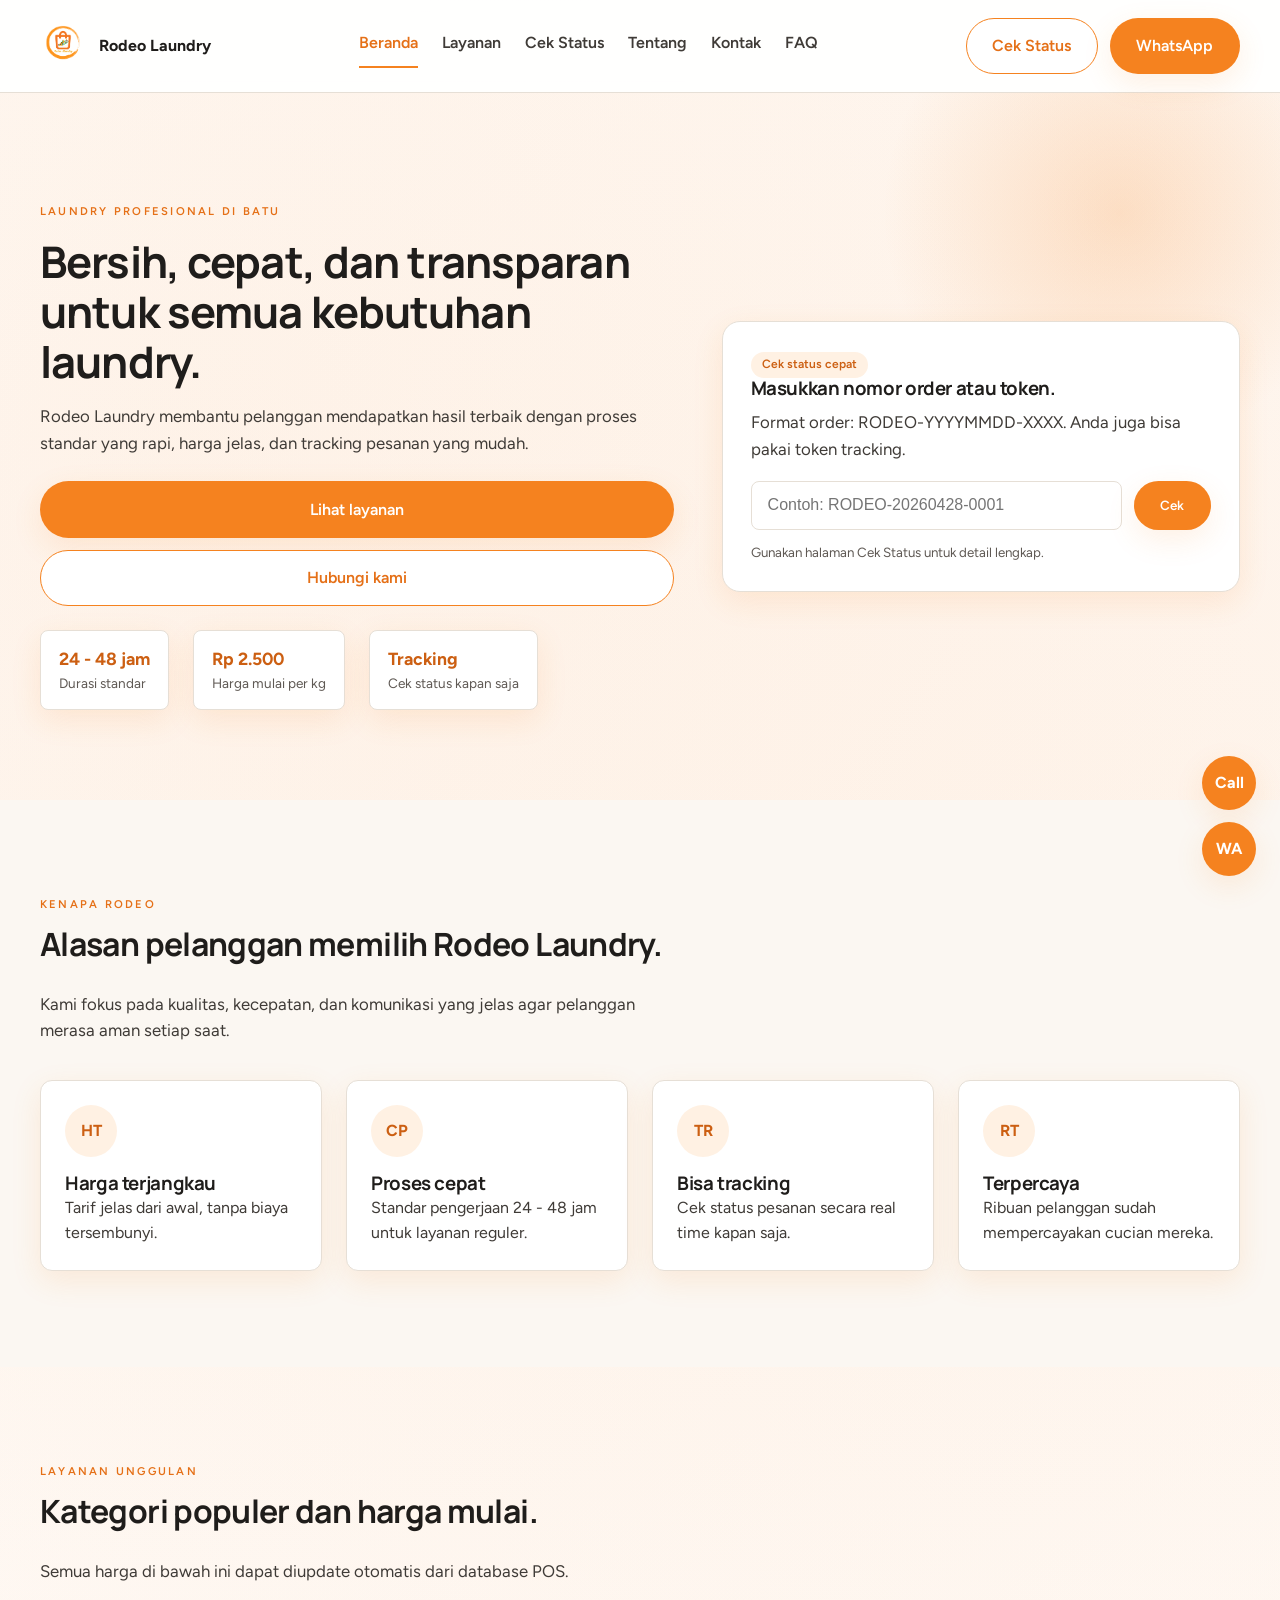
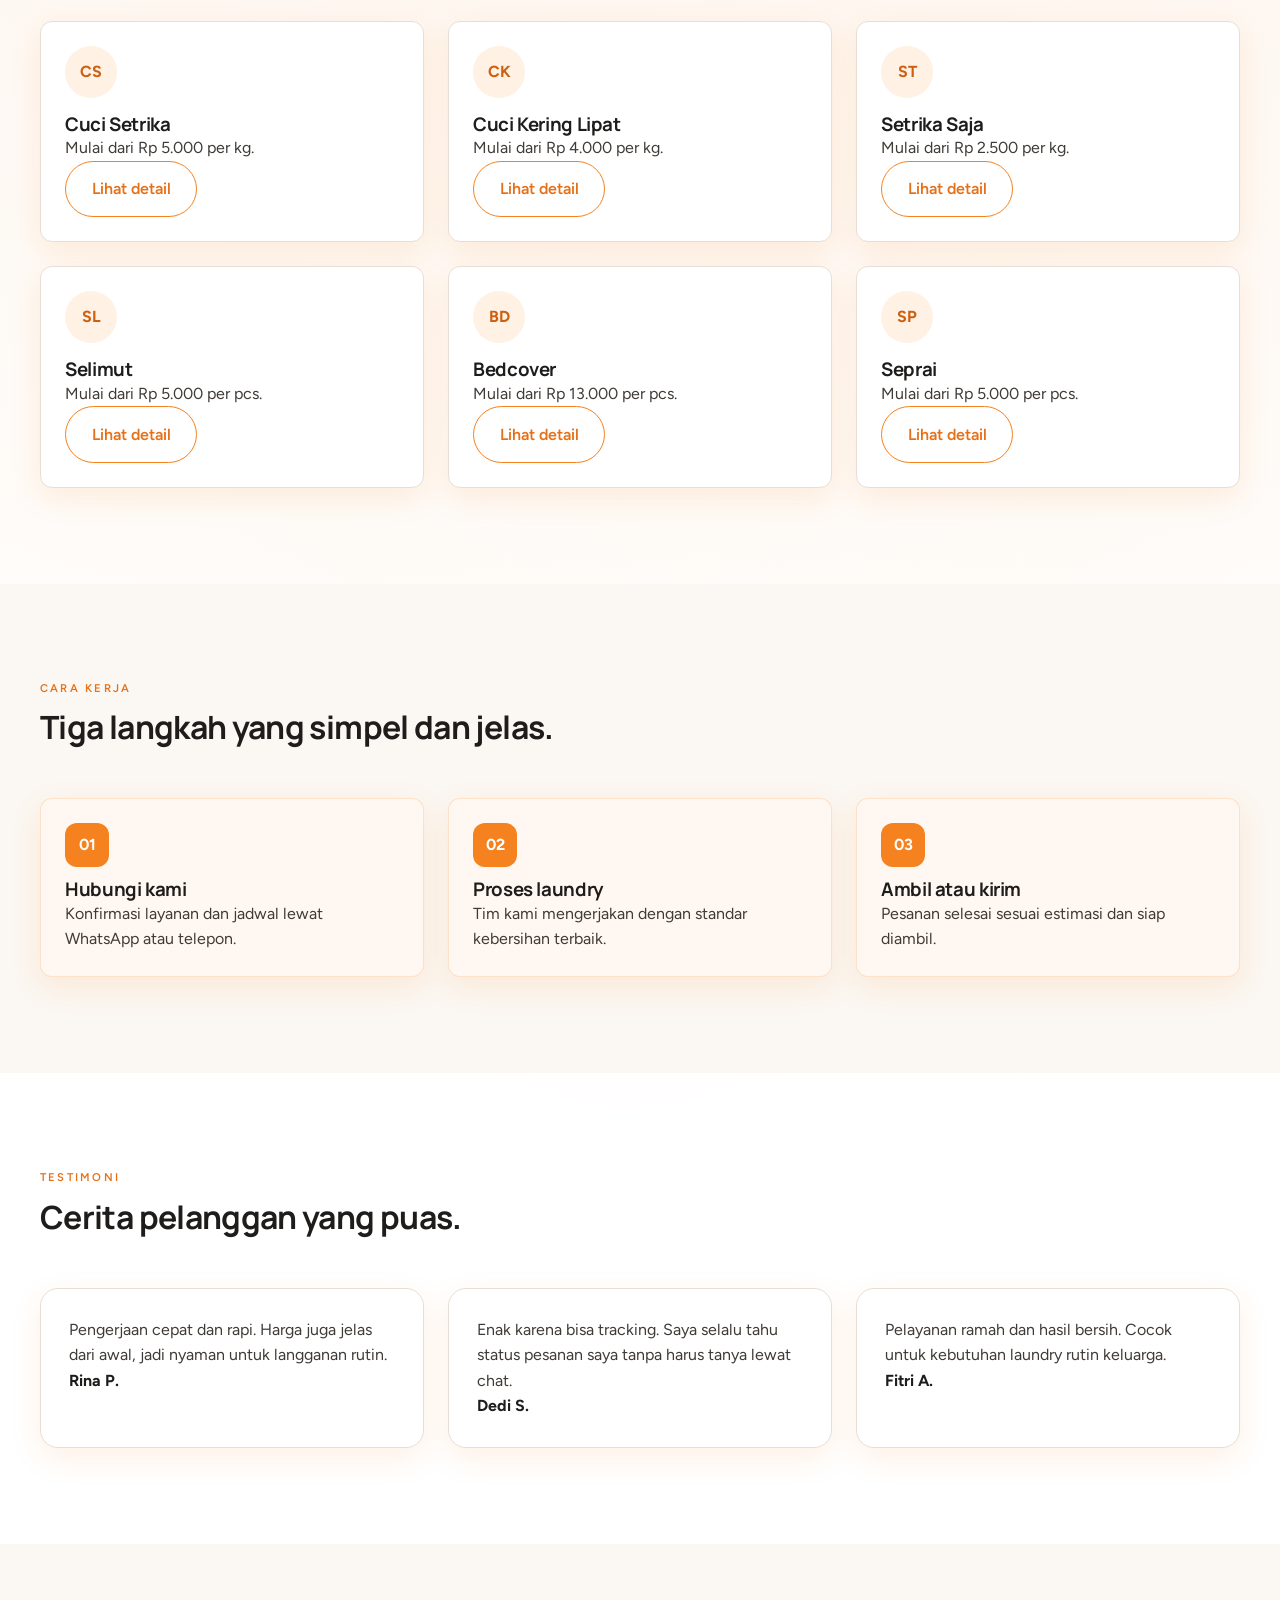
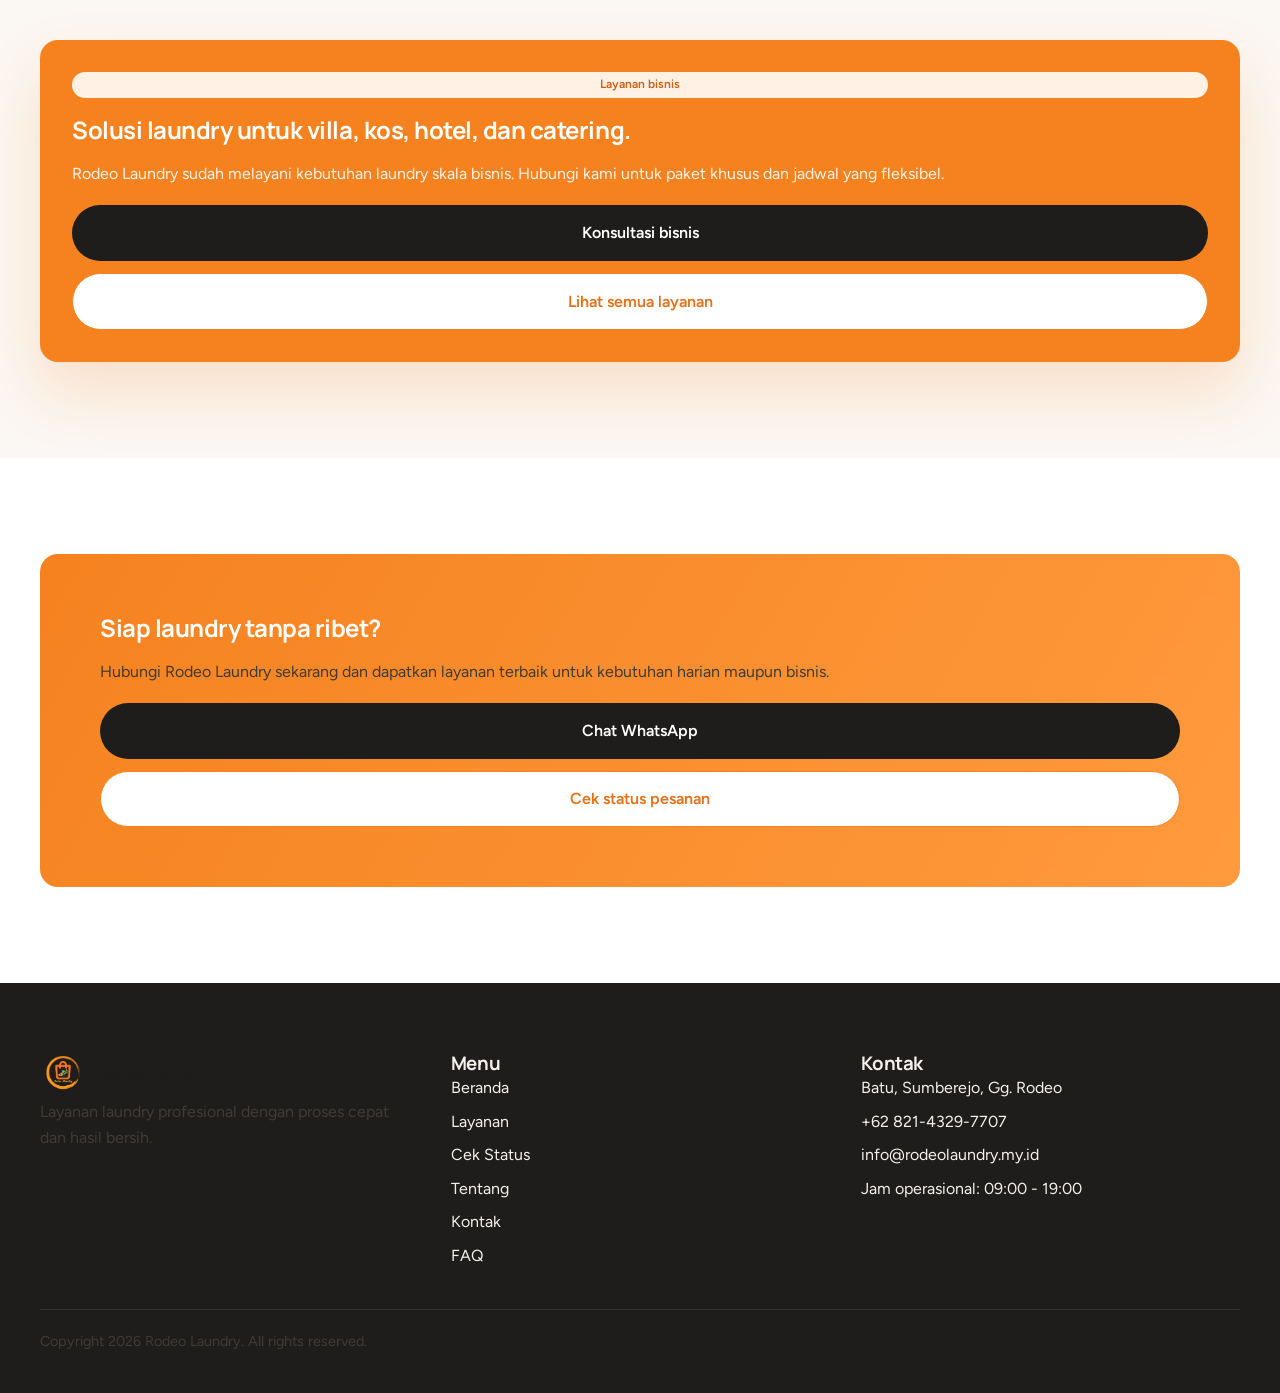
==== index.html @ d4d8c753 "feat: migrate HTML to Laravel Blade templates in resources/views - Move frontend pages to resources/" ====
<!DOCTYPE html>
<html lang="id">
  <head>
    <meta charset="utf-8" />
    <meta name="viewport" content="width=device-width, initial-scale=1" />
    <title>Rodeo Laundry - Bersih, Cepat, Terpercaya</title>
    <meta
      name="description"
      content="Rodeo Laundry menghadirkan layanan laundry profesional dengan proses cepat, harga transparan, dan tracking pesanan yang mudah."
    />
    <meta property="og:title" content="Rodeo Laundry" />
    <meta
      property="og:description"
      content="Laundry profesional dengan layanan cepat, transparan, dan bisa tracking status pesanan."
    />
    <meta property="og:type" content="website" />
    <meta property="og:locale" content="id_ID" />
    <link rel="stylesheet" href="asset/css/style.css" />
  </head>
  <body>
    <a class="skip-link" href="#main-content">Lewati ke konten</a>

    <header class="site-header">
      <div class="container header-inner">
        <a class="logo" href="index.html">
          <img src="asset/Rodeo%20Laundry%20logo.png" alt="Rodeo Laundry logo" />
          <span>Rodeo Laundry</span>
        </a>

        <nav class="site-nav" id="site-menu" data-menu-panel>
          <a class="is-active" href="index.html">Beranda</a>
          <a href="services.html">Layanan</a>
          <a href="tracking.html">Cek Status</a>
          <a href="about.html">Tentang</a>
          <a href="contact.html">Kontak</a>
          <a href="faq.html">FAQ</a>
          <div class="nav-mobile-cta">
            <a class="btn btn-primary" href="https://wa.me/6282143297707">WhatsApp</a>
            <a class="btn btn-ghost" href="tracking.html">Cek Status</a>
          </div>
        </nav>

        <div class="header-cta">
          <a class="btn btn-ghost" href="tracking.html">Cek Status</a>
          <a class="btn btn-primary" href="https://wa.me/6282143297707">WhatsApp</a>
        </div>

        <button
          class="menu-toggle"
          type="button"
          data-menu-toggle
          aria-controls="site-menu"
          aria-expanded="false"
        >
          Menu
        </button>
      </div>
    </header>

    <main id="main-content">
      <section class="hero">
        <div class="container hero-grid">
          <div data-reveal style="--reveal-delay: 0ms;">
            <div class="eyebrow">Laundry profesional di Batu</div>
            <h1>Bersih, cepat, dan transparan untuk semua kebutuhan laundry.</h1>
            <p>
              Rodeo Laundry membantu pelanggan mendapatkan hasil terbaik dengan
              proses standar yang rapi, harga jelas, dan tracking pesanan yang
              mudah.
            </p>
            <div class="hero-actions">
              <a class="btn btn-primary" href="services.html">Lihat layanan</a>
              <a class="btn btn-ghost" href="contact.html">Hubungi kami</a>
            </div>
            <div class="hero-stats">
              <div class="stat">
                <div class="stat-value">24 - 48 jam</div>
                <div class="stat-label">Durasi standar</div>
              </div>
              <div class="stat">
                <div class="stat-value">Rp 2.500</div>
                <div class="stat-label">Harga mulai per kg</div>
              </div>
              <div class="stat">
                <div class="stat-value">Tracking</div>
                <div class="stat-label">Cek status kapan saja</div>
              </div>
            </div>
          </div>

          <div class="hero-card" data-reveal style="--reveal-delay: 120ms;">
            <span class="badge">Cek status cepat</span>
            <h3>Masukkan nomor order atau token.</h3>
            <p>
              Format order: RODEO-YYYYMMDD-XXXX. Anda juga bisa pakai token
              tracking.
            </p>
            <form class="hero-form" action="tracking.html" method="get">
              <div class="field">
                <input
                  type="text"
                  name="query"
                  placeholder="Contoh: RODEO-20260428-0001"
                />
                <button class="btn btn-primary" type="submit">Cek</button>
              </div>
              <small>Gunakan halaman Cek Status untuk detail lengkap.</small>
            </form>
          </div>
        </div>
      </section>

      <section class="section section-alt">
        <div class="container">
          <div class="section-header" data-reveal>
            <div class="eyebrow">Kenapa Rodeo</div>
            <h2 class="section-title">Alasan pelanggan memilih Rodeo Laundry.</h2>
            <p class="section-subtitle">
              Kami fokus pada kualitas, kecepatan, dan komunikasi yang jelas agar
              pelanggan merasa aman setiap saat.
            </p>
          </div>
          <div class="grid-4">
            <div class="card" data-reveal style="--reveal-delay: 0ms;">
              <div class="icon-badge">HT</div>
              <h3>Harga terjangkau</h3>
              <p>Tarif jelas dari awal, tanpa biaya tersembunyi.</p>
            </div>
            <div class="card" data-reveal style="--reveal-delay: 80ms;">
              <div class="icon-badge">CP</div>
              <h3>Proses cepat</h3>
              <p>Standar pengerjaan 24 - 48 jam untuk layanan reguler.</p>
            </div>
            <div class="card" data-reveal style="--reveal-delay: 160ms;">
              <div class="icon-badge">TR</div>
              <h3>Bisa tracking</h3>
              <p>Cek status pesanan secara real time kapan saja.</p>
            </div>
            <div class="card" data-reveal style="--reveal-delay: 240ms;">
              <div class="icon-badge">RT</div>
              <h3>Terpercaya</h3>
              <p>Ribuan pelanggan sudah mempercayakan cucian mereka.</p>
            </div>
          </div>
        </div>
      </section>

      <section class="section" id="services" data-api="/api/public/services">
        <div class="container">
          <div class="section-header" data-reveal>
            <div class="eyebrow">Layanan unggulan</div>
            <h2 class="section-title">Kategori populer dan harga mulai.</h2>
            <p class="section-subtitle">
              Semua harga di bawah ini dapat diupdate otomatis dari database POS.
            </p>
          </div>
          <div class="grid-3">
            <div class="card" data-reveal style="--reveal-delay: 0ms;">
              <div class="icon-badge">CS</div>
              <h3>Cuci Setrika</h3>
              <p>Mulai dari Rp 5.000 per kg.</p>
              <a class="btn btn-ghost" href="services.html">Lihat detail</a>
            </div>
            <div class="card" data-reveal style="--reveal-delay: 80ms;">
              <div class="icon-badge">CK</div>
              <h3>Cuci Kering Lipat</h3>
              <p>Mulai dari Rp 4.000 per kg.</p>
              <a class="btn btn-ghost" href="services.html">Lihat detail</a>
            </div>
            <div class="card" data-reveal style="--reveal-delay: 160ms;">
              <div class="icon-badge">ST</div>
              <h3>Setrika Saja</h3>
              <p>Mulai dari Rp 2.500 per kg.</p>
              <a class="btn btn-ghost" href="services.html">Lihat detail</a>
            </div>
            <div class="card" data-reveal style="--reveal-delay: 0ms;">
              <div class="icon-badge">SL</div>
              <h3>Selimut</h3>
              <p>Mulai dari Rp 5.000 per pcs.</p>
              <a class="btn btn-ghost" href="services.html">Lihat detail</a>
            </div>
            <div class="card" data-reveal style="--reveal-delay: 80ms;">
              <div class="icon-badge">BD</div>
              <h3>Bedcover</h3>
              <p>Mulai dari Rp 13.000 per pcs.</p>
              <a class="btn btn-ghost" href="services.html">Lihat detail</a>
            </div>
            <div class="card" data-reveal style="--reveal-delay: 160ms;">
              <div class="icon-badge">SP</div>
              <h3>Seprai</h3>
              <p>Mulai dari Rp 5.000 per pcs.</p>
              <a class="btn btn-ghost" href="services.html">Lihat detail</a>
            </div>
          </div>
        </div>
      </section>

      <section class="section section-alt">
        <div class="container">
          <div class="section-header" data-reveal>
            <div class="eyebrow">Cara kerja</div>
            <h2 class="section-title">Tiga langkah yang simpel dan jelas.</h2>
          </div>
          <div class="grid-3">
            <div class="card card-soft" data-reveal style="--reveal-delay: 0ms;">
              <div class="step-number">01</div>
              <h3>Hubungi kami</h3>
              <p>Konfirmasi layanan dan jadwal lewat WhatsApp atau telepon.</p>
            </div>
            <div class="card card-soft" data-reveal style="--reveal-delay: 80ms;">
              <div class="step-number">02</div>
              <h3>Proses laundry</h3>
              <p>Tim kami mengerjakan dengan standar kebersihan terbaik.</p>
            </div>
            <div class="card card-soft" data-reveal style="--reveal-delay: 160ms;">
              <div class="step-number">03</div>
              <h3>Ambil atau kirim</h3>
              <p>Pesanan selesai sesuai estimasi dan siap diambil.</p>
            </div>
          </div>
        </div>
      </section>

      <section class="section">
        <div class="container">
          <div class="section-header" data-reveal>
            <div class="eyebrow">Testimoni</div>
            <h2 class="section-title">Cerita pelanggan yang puas.</h2>
          </div>
          <div class="grid-3">
            <div class="testimonial-card" data-reveal style="--reveal-delay: 0ms;">
              <p>
                Pengerjaan cepat dan rapi. Harga juga jelas dari awal, jadi
                nyaman untuk langganan rutin.
              </p>
              <strong>Rina P.</strong>
            </div>
            <div class="testimonial-card" data-reveal style="--reveal-delay: 80ms;">
              <p>
                Enak karena bisa tracking. Saya selalu tahu status pesanan saya
                tanpa harus tanya lewat chat.
              </p>
              <strong>Dedi S.</strong>
            </div>
            <div class="testimonial-card" data-reveal style="--reveal-delay: 160ms;">
              <p>
                Pelayanan ramah dan hasil bersih. Cocok untuk kebutuhan laundry
                rutin keluarga.
              </p>
              <strong>Fitri A.</strong>
            </div>
          </div>
        </div>
      </section>

      <section class="section section-alt">
        <div class="container">
          <div class="callout" data-reveal>
            <span class="badge">Layanan bisnis</span>
            <h2>Solusi laundry untuk villa, kos, hotel, dan catering.</h2>
            <p>
              Rodeo Laundry sudah melayani kebutuhan laundry skala bisnis. Hubungi
              kami untuk paket khusus dan jadwal yang fleksibel.
            </p>
            <div class="cta-actions">
              <a class="btn btn-dark" href="contact.html">Konsultasi bisnis</a>
              <a class="btn btn-ghost" href="services.html">Lihat semua layanan</a>
            </div>
          </div>
        </div>
      </section>

      <section class="section">
        <div class="container">
          <div class="cta-banner" data-reveal>
            <h2>Siap laundry tanpa ribet?</h2>
            <p>
              Hubungi Rodeo Laundry sekarang dan dapatkan layanan terbaik untuk
              kebutuhan harian maupun bisnis.
            </p>
            <div class="cta-actions">
              <a class="btn btn-dark" href="https://wa.me/6282143297707">Chat WhatsApp</a>
              <a class="btn btn-ghost" href="tracking.html">Cek status pesanan</a>
            </div>
          </div>
        </div>
      </section>
    </main>

    <footer class="footer">
      <div class="container footer-grid">
        <div>
          <div class="logo">
            <img src="asset/Rodeo%20Laundry%20logo.png" alt="Rodeo Laundry logo" />
            <span>Rodeo Laundry</span>
          </div>
          <p>
            Layanan laundry profesional dengan proses cepat dan hasil bersih.
          </p>
        </div>
        <div>
          <h3>Menu</h3>
          <ul>
            <li><a href="index.html">Beranda</a></li>
            <li><a href="services.html">Layanan</a></li>
            <li><a href="tracking.html">Cek Status</a></li>
            <li><a href="about.html">Tentang</a></li>
            <li><a href="contact.html">Kontak</a></li>
            <li><a href="faq.html">FAQ</a></li>
          </ul>
        </div>
        <div>
          <h3>Kontak</h3>
          <ul>
            <li>Batu, Sumberejo, Gg. Rodeo</li>
            <li><a href="tel:+6282143297707">+62 821-4329-7707</a></li>
            <li><a href="mailto:info@rodeolaundry.my.id">info@rodeolaundry.my.id</a></li>
            <li>Jam operasional: 09:00 - 19:00</li>
          </ul>
        </div>
      </div>
      <div class="container footer-bottom">
        <p>Copyright 2026 Rodeo Laundry. All rights reserved.</p>
      </div>
    </footer>

    <div class="floating-buttons">
      <a class="fab" href="tel:+6282143297707" aria-label="Telepon Rodeo Laundry">Call</a>
      <a class="fab" href="https://wa.me/6282143297707" aria-label="WhatsApp Rodeo Laundry">WA</a>
    </div>

    <script src="asset/js/main.js"></script>
  </body>
</html>
---- asset/css/style.css ----
@import url("https://fonts.googleapis.com/css2?family=Figtree:wght@300;400;500;600&family=Manrope:wght@600;700;800&display=swap");

:root {
  --orange-500: #f5821f;
  --orange-600: #e57017;
  --orange-700: #cc5f12;
  --orange-100: #fff1e3;
  --orange-50: #fff8f2;
  --ink-900: #1f1d1b;
  --ink-700: #3f3b37;
  --ink-500: #5f5954;
  --line: #e6dfd6;
  --bg: #ffffff;
  --bg-alt: #fbf7f2;
  --shadow-sm: 0 10px 30px rgba(245, 130, 31, 0.12);
  --shadow-lg: 0 30px 60px rgba(245, 130, 31, 0.2);
  --radius-lg: 18px;
  --radius-md: 12px;
  --radius-sm: 8px;
  --section-gap: 96px;
  --container: 1200px;
}

* {
  box-sizing: border-box;
  margin: 0;
  padding: 0;
}

html {
  scroll-behavior: smooth;
}

body {
  font-family: "Figtree", sans-serif;
  color: var(--ink-900);
  background: var(--bg);
  line-height: 1.6;
  background-image:
    radial-gradient(circle at 15% 10%, rgba(245, 130, 31, 0.08), transparent 55%),
    radial-gradient(circle at 85% 20%, rgba(245, 130, 31, 0.06), transparent 50%);
}

img {
  max-width: 100%;
  height: auto;
  display: block;
}

a {
  text-decoration: none;
  color: inherit;
}

ul {
  list-style: none;
  display: grid;
  gap: 8px;
}

button {
  font-family: inherit;
}

h1,
h2,
h3,
h4 {
  font-family: "Manrope", sans-serif;
  line-height: 1.15;
  letter-spacing: -0.02em;
}

p {
  color: var(--ink-700);
}

small {
  color: var(--ink-500);
}

:focus-visible {
  outline: 3px solid rgba(245, 130, 31, 0.4);
  outline-offset: 2px;
}

.container {
  width: min(100% - 48px, var(--container));
  margin: 0 auto;
}

.section {
  padding: var(--section-gap) 0;
}

.section-alt {
  background: var(--bg-alt);
}

.eyebrow {
  text-transform: uppercase;
  letter-spacing: 0.2em;
  font-size: 0.7rem;
  color: var(--orange-600);
  font-weight: 600;
}

.section-title {
  font-size: clamp(2rem, 2.5vw, 2.8rem);
  margin-bottom: 16px;
}

.section-subtitle {
  max-width: 620px;
  font-size: 1.05rem;
}

.btn {
  display: inline-flex;
  align-items: center;
  justify-content: center;
  gap: 0.5rem;
  padding: 0.9rem 1.6rem;
  border-radius: 999px;
  border: 1px solid transparent;
  font-weight: 600;
  cursor: pointer;
  transition: transform 0.2s ease, box-shadow 0.2s ease, background 0.2s ease,
    color 0.2s ease, border-color 0.2s ease;
}

.btn-primary {
  background: var(--orange-500);
  color: #ffffff;
  box-shadow: var(--shadow-sm);
}

.btn-primary:hover {
  background: var(--orange-600);
  transform: translateY(-2px);
}

.btn-ghost {
  background: #ffffff;
  border-color: var(--orange-500);
  color: var(--orange-600);
}

.btn-ghost:hover {
  border-color: var(--orange-700);
  color: var(--orange-700);
}

.btn-dark {
  background: var(--ink-900);
  color: #ffffff;
}

.badge {
  display: inline-flex;
  align-items: center;
  justify-content: center;
  padding: 0.2rem 0.7rem;
  border-radius: 999px;
  font-size: 0.75rem;
  background: var(--orange-100);
  color: var(--orange-700);
  font-weight: 600;
}

.skip-link {
  position: absolute;
  left: -999px;
  top: 16px;
  background: #ffffff;
  color: var(--orange-700);
  padding: 0.5rem 1rem;
  border-radius: var(--radius-sm);
  border: 1px solid var(--line);
  z-index: 200;
}

.skip-link:focus {
  left: 16px;
}

.site-header {
  position: sticky;
  top: 0;
  background: rgba(255, 255, 255, 0.92);
  border-bottom: 1px solid var(--line);
  backdrop-filter: blur(12px);
  z-index: 100;
}

.header-inner {
  display: flex;
  align-items: center;
  justify-content: space-between;
  padding: 18px 0;
  gap: 16px;
}

.logo {
  display: flex;
  align-items: center;
  gap: 0.8rem;
  font-weight: 700;
  color: var(--ink-900);
}

.logo img {
  width: 46px;
  height: 46px;
  object-fit: contain;
}

.site-nav {
  display: flex;
  align-items: center;
  gap: 1.5rem;
}

.site-nav a {
  font-weight: 600;
  color: var(--ink-700);
  position: relative;
  padding-bottom: 6px;
}

.site-nav a::after {
  content: "";
  position: absolute;
  left: 0;
  bottom: -6px;
  width: 0;
  height: 2px;
  background: var(--orange-500);
  transition: width 0.2s ease;
}

.site-nav a:hover::after,
.site-nav a.is-active::after {
  width: 100%;
}

.site-nav a.is-active {
  color: var(--orange-600);
}

.header-cta {
  display: flex;
  align-items: center;
  gap: 12px;
}

.menu-toggle {
  display: none;
  background: var(--orange-500);
  color: #ffffff;
  border: none;
  border-radius: 999px;
  padding: 0.6rem 1rem;
  font-weight: 600;
}

.nav-mobile-cta {
  display: none;
}

.hero {
  position: relative;
  padding: 110px 0 90px;
  overflow: hidden;
}

.hero::before {
  content: "";
  position: absolute;
  top: -120px;
  right: -80px;
  width: 480px;
  height: 480px;
  background: radial-gradient(circle, rgba(245, 130, 31, 0.2), transparent 70%);
  z-index: 0;
}

.hero-grid {
  display: grid;
  grid-template-columns: 1.1fr 0.9fr;
  gap: 48px;
  align-items: center;
  position: relative;
  z-index: 1;
}

.hero h1 {
  font-size: clamp(2.6rem, 3.4vw, 3.7rem);
  margin: 16px 0;
}

.hero p {
  font-size: 1.05rem;
}

.hero-actions {
  display: flex;
  flex-wrap: wrap;
  gap: 12px;
  margin-top: 24px;
}

.hero-stats {
  display: flex;
  flex-wrap: wrap;
  gap: 24px;
  margin-top: 24px;
}

.stat {
  background: #ffffff;
  padding: 14px 18px;
  border-radius: var(--radius-sm);
  border: 1px solid var(--line);
  box-shadow: var(--shadow-sm);
}

.stat-value {
  font-weight: 700;
  color: var(--orange-700);
  font-size: 1.1rem;
}

.stat-label {
  font-size: 0.85rem;
  color: var(--ink-500);
}

.hero-card {
  background: #ffffff;
  border-radius: var(--radius-lg);
  border: 1px solid var(--line);
  padding: 28px;
  box-shadow: var(--shadow-sm);
}

.hero-card h3 {
  margin-bottom: 10px;
}

.hero-form {
  margin-top: 18px;
  display: grid;
  gap: 12px;
}

.field {
  display: flex;
  gap: 12px;
}

.field input,
.field select,
.field textarea {
  width: 100%;
  padding: 0.9rem 1rem;
  border-radius: var(--radius-sm);
  border: 1px solid var(--line);
  font-size: 1rem;
}

.field input:focus,
.field textarea:focus {
  border-color: var(--orange-500);
}

.grid-2,
.grid-3,
.grid-4 {
  display: grid;
  gap: 24px;
}

.grid-2 {
  grid-template-columns: repeat(2, minmax(0, 1fr));
}

.grid-3 {
  grid-template-columns: repeat(3, minmax(0, 1fr));
}

.grid-4 {
  grid-template-columns: repeat(4, minmax(0, 1fr));
}

.card {
  background: #ffffff;
  border-radius: var(--radius-md);
  border: 1px solid var(--line);
  padding: 24px;
  box-shadow: var(--shadow-sm);
}

.card-soft {
  background: var(--orange-50);
  border-color: rgba(245, 130, 31, 0.2);
}

.icon-badge {
  width: 52px;
  height: 52px;
  border-radius: 50%;
  background: var(--orange-100);
  display: grid;
  place-items: center;
  font-weight: 700;
  color: var(--orange-700);
  margin-bottom: 16px;
}

.step-number {
  width: 44px;
  height: 44px;
  border-radius: 12px;
  background: var(--orange-500);
  color: #ffffff;
  display: grid;
  place-items: center;
  font-weight: 700;
  margin-bottom: 12px;
}

.testimonial-card {
  background: #ffffff;
  border-radius: var(--radius-lg);
  padding: 28px;
  border: 1px solid var(--line);
  box-shadow: var(--shadow-sm);
}

.callout {
  display: grid;
  gap: 18px;
  padding: 32px;
  border-radius: var(--radius-lg);
  background: var(--orange-500);
  color: #ffffff;
  box-shadow: var(--shadow-lg);
}

.callout p {
  color: rgba(255, 255, 255, 0.9);
}

.cta-banner {
  background: linear-gradient(120deg, var(--orange-500), #ff9a3d);
  color: #ffffff;
  padding: 60px;
  border-radius: var(--radius-lg);
  display: grid;
  gap: 18px;
  align-items: center;
}

.cta-actions {
  display: flex;
  flex-wrap: wrap;
  gap: 12px;
}

.section-header {
  display: grid;
  gap: 12px;
  margin-bottom: 36px;
}

.table-wrapper {
  overflow-x: auto;
  border-radius: var(--radius-md);
  border: 1px solid var(--line);
  background: #ffffff;
  box-shadow: var(--shadow-sm);
}

.table {
  width: 100%;
  border-collapse: collapse;
  min-width: 520px;
}

.table thead {
  background: var(--orange-500);
  color: #ffffff;
}

.table th,
.table td {
  padding: 14px 16px;
  text-align: left;
  border-bottom: 1px solid var(--line);
}

.table tbody tr:nth-child(even) {
  background: var(--orange-50);
}

.table tbody tr:hover {
  background: rgba(245, 130, 31, 0.1);
}

.service-filters {
  display: flex;
  flex-wrap: wrap;
  gap: 12px;
}

.chip {
  padding: 0.4rem 1rem;
  border-radius: 999px;
  border: 1px solid var(--line);
  font-weight: 600;
  color: var(--ink-700);
}

.chip.is-active {
  background: var(--orange-500);
  color: #ffffff;
  border-color: transparent;
}

.tracking-result {
  margin-top: 32px;
}

.tracking-placeholder {
  display: grid;
  gap: 12px;
}

.tracking-result .tracking-card {
  display: none;
}

.tracking-result.has-result .tracking-card {
  display: grid;
}

.tracking-result.has-result .tracking-placeholder {
  display: none;
}

.tracking-card {
  border-radius: var(--radius-lg);
  border: 1px solid var(--line);
  padding: 24px;
  background: #ffffff;
  box-shadow: var(--shadow-sm);
  display: grid;
  gap: 16px;
}

.tracking-status {
  display: flex;
  align-items: center;
  gap: 12px;
  font-weight: 600;
  color: var(--orange-700);
}

.status-pill {
  background: var(--orange-100);
  color: var(--orange-700);
  font-weight: 600;
  padding: 0.3rem 0.8rem;
  border-radius: 999px;
}

.timeline {
  display: grid;
  gap: 12px;
}

.timeline-item {
  display: flex;
  justify-content: space-between;
  padding: 12px 16px;
  border-radius: var(--radius-sm);
  background: var(--bg-alt);
  border: 1px solid var(--line);
}

.alert {
  padding: 12px 16px;
  border-radius: var(--radius-sm);
  background: var(--orange-100);
  color: var(--orange-700);
  border: 1px solid rgba(245, 130, 31, 0.4);
  font-weight: 600;
}

.accordion-item {
  border-radius: var(--radius-md);
  border: 1px solid var(--line);
  overflow: hidden;
  background: #ffffff;
}

.accordion-button {
  width: 100%;
  text-align: left;
  background: #ffffff;
  border: none;
  padding: 18px 20px;
  font-weight: 600;
  cursor: pointer;
  display: flex;
  justify-content: space-between;
  align-items: center;
}

.accordion-button::after {
  content: "+";
  font-size: 1.2rem;
  color: var(--orange-600);
}

.accordion-item.is-open .accordion-button::after {
  content: "-";
}

.accordion-content {
  max-height: 0;
  overflow: hidden;
  transition: max-height 0.25s ease;
  padding: 0 20px;
}

.accordion-item.is-open .accordion-content {
  max-height: 280px;
  padding-bottom: 16px;
}

.map-frame {
  border-radius: var(--radius-md);
  overflow: hidden;
  border: 1px solid var(--line);
  height: 320px;
}

.map-frame iframe {
  width: 100%;
  height: 100%;
  border: 0;
}

.footer {
  background: #1f1d1b;
  color: #f5f2ee;
  padding: 70px 0 40px;
}

.footer-grid {
  display: grid;
  grid-template-columns: repeat(3, minmax(0, 1fr));
  gap: 32px;
}

.footer a {
  color: #f5f2ee;
}

.footer a:hover {
  color: var(--orange-500);
}

.footer-bottom {
  margin-top: 40px;
  border-top: 1px solid rgba(255, 255, 255, 0.1);
  padding-top: 20px;
  font-size: 0.9rem;
  color: rgba(255, 255, 255, 0.7);
}

.floating-buttons {
  position: fixed;
  right: 24px;
  bottom: 24px;
  display: grid;
  gap: 12px;
  z-index: 120;
}

.fab {
  width: 54px;
  height: 54px;
  border-radius: 50%;
  display: grid;
  place-items: center;
  background: var(--orange-500);
  color: #ffffff;
  font-weight: 700;
  box-shadow: var(--shadow-sm);
}

.fab:hover {
  background: var(--orange-600);
}

.admin-body {
  background: #f5f3ef;
  color: var(--ink-900);
}

.admin-shell {
  min-height: 100vh;
  display: grid;
  grid-template-columns: 280px 1fr;
  background: #f5f3ef;
}

.admin-sidebar {
  background: #141312;
  color: #f5f2ee;
  padding: 28px 22px;
  display: flex;
  flex-direction: column;
  gap: 20px;
  min-height: 100vh;
  position: sticky;
  top: 0;
  overflow-y: auto;
  max-height: 100vh;
  z-index: 220;
}

.admin-sidebar-head {
  display: flex;
  align-items: center;
  justify-content: space-between;
  gap: 12px;
}

.admin-sidebar-note {
  margin: 0;
  font-size: 0.86rem;
  color: rgba(255, 255, 255, 0.7);
  line-height: 1.5;
}

.admin-sidebar-backdrop {
  position: fixed;
  inset: 0;
  background: rgba(19, 17, 15, 0.5);
  opacity: 0;
  pointer-events: none;
  transition: opacity 0.25s ease;
  z-index: 210;
}

.admin-brand {
  display: flex;
  align-items: center;
  gap: 12px;
  font-weight: 700;
  font-family: "Manrope", sans-serif;
}

.admin-brand img {
  width: 40px;
  height: 40px;
}

.admin-brand-text {
  display: flex;
  flex-direction: column;
  gap: 2px;
}

.admin-brand-name {
  font-weight: 800;
  font-size: 1.05rem;
  color: #ffffff;
  display: block;
}

.admin-brand-role {
  font-size: 0.75rem;
  color: rgba(255, 255, 255, 0.6);
  text-transform: uppercase;
  letter-spacing: 0.08em;
  font-weight: 500;
}

.admin-nav-divider {
  height: 1px;
  background: rgba(255, 255, 255, 0.08);
  border: none;
}

.admin-nav {
  display: grid;
  gap: 16px;
}

.admin-nav-section {
  display: grid;
  gap: 8px;
}

.admin-nav-label {
  display: block;
  font-size: 0.72rem;
  text-transform: uppercase;
  letter-spacing: 0.1em;
  font-weight: 700;
  color: rgba(255, 255, 255, 0.45);
  padding: 10px 0 4px 0;
}

.admin-nav-item {
  display: flex;
  align-items: center;
  gap: 12px;
  padding: 11px 12px;
  border-radius: 12px;
  background: rgba(255, 255, 255, 0.06);
  color: rgba(255, 255, 255, 0.82);
  font-weight: 600;
  font-size: 0.95rem;
  border: 1px solid rgba(255, 255, 255, 0.05);
  transition: background 0.2s ease, transform 0.2s ease, color 0.2s ease;
  text-decoration: none;
  cursor: pointer;
}

.admin-nav-item:hover {
  background: rgba(255, 255, 255, 0.12);
  color: #ffffff;
  transform: translateX(4px);
}

.admin-nav-item.is-active {
  background: var(--orange-500);
  color: #ffffff;
  box-shadow: 0 12px 24px rgba(245, 130, 31, 0.2);
}

.admin-nav-icon {
  font-size: 1.05rem;
  display: inline-flex;
  align-items: center;
  justify-content: center;
  width: 22px;
  color: inherit;
}

.admin-sidebar-footer {
  margin-top: auto;
  padding-top: 16px;
  border-top: 1px solid rgba(255, 255, 255, 0.1);
  display: grid;
  gap: 14px;
}

.admin-user {
  display: flex;
  align-items: center;
  gap: 12px;
}

.admin-user-avatar {
  width: 40px;
  height: 40px;
  border-radius: 12px;
  background: rgba(255, 255, 255, 0.1);
  display: grid;
  place-items: center;
  font-weight: 700;
  color: #ffffff;
  font-size: 0.9rem;
}

.admin-user-name {
  margin: 0;
  font-weight: 600;
  color: #ffffff;
}

.admin-user-role {
  margin: 2px 0 0;
  font-size: 0.8rem;
  color: rgba(255, 255, 255, 0.6);
}

.admin-sidebar-footer .btn {
  width: 100%;
  justify-content: center;
}

.admin-main {
  display: flex;
  flex-direction: column;
  min-height: 100vh;
}

.admin-topbar {
  background: #ffffff;
  border-bottom: 1px solid var(--line);
  padding: 20px 32px;
  display: flex;
  align-items: center;
  justify-content: space-between;
  gap: 16px;
  position: sticky;
  top: 0;
  z-index: 120;
}

.admin-topbar-left {
  display: flex;
  align-items: center;
  gap: 14px;
}

.admin-topbar-title h1 {
  margin: 0;
  font-size: 1.5rem;
}

.admin-kicker {
  margin: 0 0 2px;
  font-size: 0.75rem;
  text-transform: uppercase;
  letter-spacing: 0.12em;
  color: var(--orange-600);
  font-weight: 700;
}

.admin-topbar-subtitle {
  margin: 4px 0 0;
  color: var(--ink-500);
  font-size: 0.95rem;
}

.admin-actions {
  display: flex;
  align-items: center;
  gap: 12px;
  flex-wrap: wrap;
}

.admin-menu-btn {
  width: 42px;
  height: 42px;
  border-radius: 12px;
  border: 1px solid var(--line);
  background: #ffffff;
  color: var(--ink-900);
  display: none;
  align-items: center;
  justify-content: center;
  cursor: pointer;
  transition: background 0.2s ease, color 0.2s ease, border-color 0.2s ease;
}

.admin-menu-btn:hover {
  background: var(--orange-50);
  color: var(--orange-700);
  border-color: rgba(245, 130, 31, 0.4);
}

.admin-content {
  padding: 28px 32px 40px;
  display: grid;
  gap: 24px;
}

.admin-hero {
  display: grid;
  grid-template-columns: 1.1fr 0.9fr;
  gap: 20px;
  background: #ffffff;
  border: 1px solid var(--line);
  border-radius: var(--radius-lg);
  padding: 24px;
  box-shadow: var(--shadow-sm);
}

.admin-hero-text h2 {
  margin: 0 0 10px;
  font-size: 1.5rem;
}

.admin-hero-label {
  margin: 0 0 6px;
  font-size: 0.75rem;
  text-transform: uppercase;
  letter-spacing: 0.1em;
  color: var(--orange-600);
  font-weight: 700;
}

.admin-hero-actions {
  display: flex;
  flex-wrap: wrap;
  gap: 12px;
  margin-top: 16px;
}

.admin-hero-card {
  background: var(--orange-50);
  border: 1px solid rgba(245, 130, 31, 0.2);
  border-radius: var(--radius-md);
  padding: 18px;
  display: grid;
  gap: 12px;
}

.admin-hero-card-head {
  display: flex;
  align-items: center;
  justify-content: space-between;
  gap: 10px;
}

.admin-hero-card-head h3 {
  margin: 0;
  font-size: 1.05rem;
}

.admin-hero-list {
  display: grid;
  gap: 12px;
}

.admin-hero-item {
  display: flex;
  align-items: center;
  justify-content: space-between;
  gap: 12px;
  background: #ffffff;
  border-radius: 12px;
  padding: 12px 14px;
  border: 1px solid rgba(245, 130, 31, 0.15);
}

.admin-hero-item-title {
  margin: 0;
  font-weight: 600;
  color: var(--ink-900);
}

.admin-hero-item-meta {
  margin: 2px 0 0;
  font-size: 0.85rem;
  color: var(--ink-500);
}

.admin-hero-item-value {
  font-weight: 700;
  color: var(--orange-700);
}

.admin-grid {
  display: grid;
  grid-template-columns: repeat(2, minmax(0, 1fr));
  gap: 20px;
}

.admin-card {
  background: #ffffff;
  border-radius: var(--radius-lg);
  border: 1px solid var(--line);
  padding: 20px;
  box-shadow: var(--shadow-sm);
  display: grid;
  gap: 16px;
}

.admin-card-head {
  display: flex;
  align-items: center;
  justify-content: space-between;
  gap: 12px;
}

.admin-card-link {
  color: var(--orange-600);
  font-weight: 600;
  font-size: 0.9rem;
}

.admin-card-link:hover {
  color: var(--orange-700);
}

.admin-chip,
.admin-pill {
  display: inline-flex;
  align-items: center;
  justify-content: center;
  padding: 0.3rem 0.8rem;
  border-radius: 999px;
  font-size: 0.78rem;
  font-weight: 700;
  background: rgba(245, 130, 31, 0.12);
  color: var(--orange-700);
}

.admin-activity {
  display: grid;
  gap: 12px;
}

.admin-activity-item {
  display: flex;
  align-items: center;
  justify-content: space-between;
  gap: 12px;
  padding: 12px 14px;
  border-radius: 12px;
  border: 1px solid var(--line);
  background: var(--bg-alt);
}

.admin-activity-title {
  margin: 0;
  font-weight: 600;
  color: var(--ink-900);
}

.admin-activity-meta {
  margin: 2px 0 0;
  font-size: 0.85rem;
  color: var(--ink-500);
}

.admin-section {
  background: #ffffff;
  border-radius: var(--radius-lg);
  border: 1px solid var(--line);
  padding: 24px;
  box-shadow: var(--shadow-sm);
  display: grid;
  gap: 16px;
}

.admin-section h3 {
  margin-bottom: 4px;
}

.admin-kpis {
  display: grid;
  grid-template-columns: repeat(2, minmax(0, 1fr));
  gap: 14px;
}

.admin-kpi {
  background: var(--orange-50);
  border-radius: var(--radius-md);
  padding: 16px;
  border: 1px solid rgba(245, 130, 31, 0.2);
}

.note-block {
  background: var(--orange-50);
  border-left: 4px solid var(--orange-500);
  padding: 12px 16px;
  border-radius: var(--radius-sm);
  color: var(--ink-700);
  font-size: 0.95rem;
}

.form-grid {
  display: grid;
  grid-template-columns: repeat(2, minmax(0, 1fr));
  gap: 16px;
}

.admin-table {
  width: 100%;
  border-collapse: collapse;
}

.admin-table th,
.admin-table td {
  padding: 12px 14px;
  text-align: left;
  border-bottom: 1px solid var(--line);
  font-size: 0.95rem;
}

.admin-table thead {
  background: var(--orange-500);
  color: #ffffff;
}

.status-tag {
  padding: 0.2rem 0.6rem;
  border-radius: 999px;
  background: var(--orange-100);
  color: var(--orange-700);
  font-weight: 600;
  font-size: 0.8rem;
}

.admin-auth {
  min-height: 100vh;
  display: grid;
  place-items: center;
  padding: 40px 24px;
  background: var(--bg-alt);
}

.admin-auth-card {
  width: min(100%, 520px);
  background: #ffffff;
  border-radius: var(--radius-lg);
  border: 1px solid var(--line);
  padding: 32px;
  box-shadow: var(--shadow-sm);
  display: grid;
  gap: 16px;
}

.admin-auth-header {
  display: flex;
  align-items: center;
  gap: 12px;
}

[data-reveal] {
  opacity: 0;
  transform: translateY(24px);
  transition: opacity 0.6s ease, transform 0.6s ease;
  transition-delay: var(--reveal-delay, 0ms);
}

[data-reveal].is-visible {
  opacity: 1;
  transform: translateY(0);
}

@media (max-width: 1100px) {
  .grid-4 {
    grid-template-columns: repeat(2, minmax(0, 1fr));
  }

  .admin-hero {
    grid-template-columns: 1fr;
  }

  .admin-grid {
    grid-template-columns: 1fr;
  }

  .admin-kpis {
    grid-template-columns: repeat(2, minmax(0, 1fr));
  }
}

@media (max-width: 960px) {
  :root {
    --section-gap: 80px;
  }

  .container {
    width: min(100% - 40px, var(--container));
  }

  .hero-grid {
    grid-template-columns: 1fr;
  }

  .hero-actions,
  .admin-actions {
    flex-direction: column;
    align-items: stretch;
  }

  .header-cta {
    display: none;
  }

  .menu-toggle {
    display: inline-flex;
  }

  .site-nav {
    position: fixed;
    top: 0;
    right: 0;
    height: 100vh;
    width: 280px;
    background: #ffffff;
    flex-direction: column;
    align-items: flex-start;
    padding: 90px 24px 24px;
    gap: 1.4rem;
    transform: translateX(100%);
    transition: transform 0.3s ease;
    box-shadow: var(--shadow-lg);
  }

  .site-nav.is-open {
    transform: translateX(0);
  }

  .nav-mobile-cta {
    display: grid;
    gap: 12px;
    width: 100%;
    margin-top: 20px;
  }

  body.menu-open {
    overflow: hidden;
  }

  .grid-3 {
    grid-template-columns: repeat(2, minmax(0, 1fr));
  }

  .footer-grid {
    grid-template-columns: 1fr;
  }

  .cta-banner {
    padding: 40px;
  }

  .section-header,
  .admin-topbar,
  .admin-section,
  .admin-content,
  .admin-auth-card {
    gap: 14px;
  }

  .admin-shell {
    grid-template-columns: 1fr;
  }

  .admin-sidebar {
    position: fixed;
    left: 0;
    top: 0;
    width: min(86vw, 320px);
    min-height: 100vh;
    max-height: 100vh;
    transform: translateX(-105%);
    transition: transform 0.28s ease;
    overflow-y: auto;
    padding: 24px 20px;
  }

  .admin-menu-btn {
    display: inline-flex;
  }

  .admin-menu-close {
    display: inline-flex;
  }

  body.admin-menu-open {
    overflow: hidden;
  }

  body.admin-menu-open .admin-sidebar {
    transform: translateX(0);
  }

  body.admin-menu-open .admin-sidebar-backdrop {
    opacity: 1;
    pointer-events: auto;
  }

  .admin-nav {
    grid-template-columns: 1fr;
  }

  .admin-actions {
    width: 100%;
    justify-content: flex-start;
  }

  .admin-content {
    padding: 24px 20px 32px;
  }

  .admin-section,
  .admin-hero,
  .admin-card {
    padding: 20px;
  }

  .admin-topbar {
    padding: 18px 20px;
  }

  .admin-auth {
    padding: 28px 18px;
  }
}

@media (max-width: 720px) {
  :root {
    --section-gap: 64px;
  }

  .container {
    width: min(100% - 32px, var(--container));
  }

  .hero h1,
  .section-title {
    font-size: clamp(1.8rem, 7vw, 2.4rem);
  }

  .hero p,
  .section-subtitle {
    font-size: 0.98rem;
  }

  .grid-2,
  .grid-3,
  .grid-4 {
    grid-template-columns: 1fr;
  }

  .field {
    flex-direction: column;
  }

  .hero-actions,
  .cta-actions,
  .header-cta,
  .admin-actions {
    width: 100%;
  }

  .hero-stats {
    gap: 12px;
  }

  .stat,
  .card,
  .testimonial-card,
  .tracking-card,
  .admin-section,
  .admin-auth-card {
    padding: 18px;
  }

  .admin-topbar-title h1 {
    font-size: 1.35rem;
  }

  .admin-actions,
  .admin-hero-actions {
    width: 100%;
  }

  .admin-actions .btn,
  .admin-hero-actions .btn {
    width: 100%;
  }

  .admin-hero-item,
  .admin-activity-item {
    flex-direction: column;
    align-items: flex-start;
  }

  .admin-kpis {
    grid-template-columns: 1fr;
  }
    padding: 16px;
    flex-direction: column;
    align-items: flex-start;
  }

  .admin-welcome-meta {
    width: 100%;
  }

  .admin-welcome-meta span {
    width: 100%;
    justify-content: flex-start;
  }

  .admin-topbar .btn,
  .admin-actions .btn,
  .hero-actions .btn,
  .cta-actions .btn {
    width: 100%;
  }

  .admin-nav {
    grid-template-columns: 1fr;
  }

  .form-grid {
    grid-template-columns: 1fr;
  }

  .admin-kpis {
    grid-template-columns: 1fr;
  }

  .admin-table,
  .table {
    min-width: 520px;
  }

  .table-wrapper {
    border-radius: 14px;
  }

  .admin-table th,
  .admin-table td,
  .table th,
  .table td {
    padding: 10px 12px;
    font-size: 0.9rem;
  }

  .tracking-status,
  .timeline-item {
    flex-direction: column;
    align-items: flex-start;
    gap: 6px;
  }

  .admin-auth-header {
    flex-direction: column;
    text-align: center;
  }
}

@media (prefers-reduced-motion: reduce) {
  [data-reveal] {
    transition: none;
  }

  .btn,
  .fab {
    transition: none;
  }
}
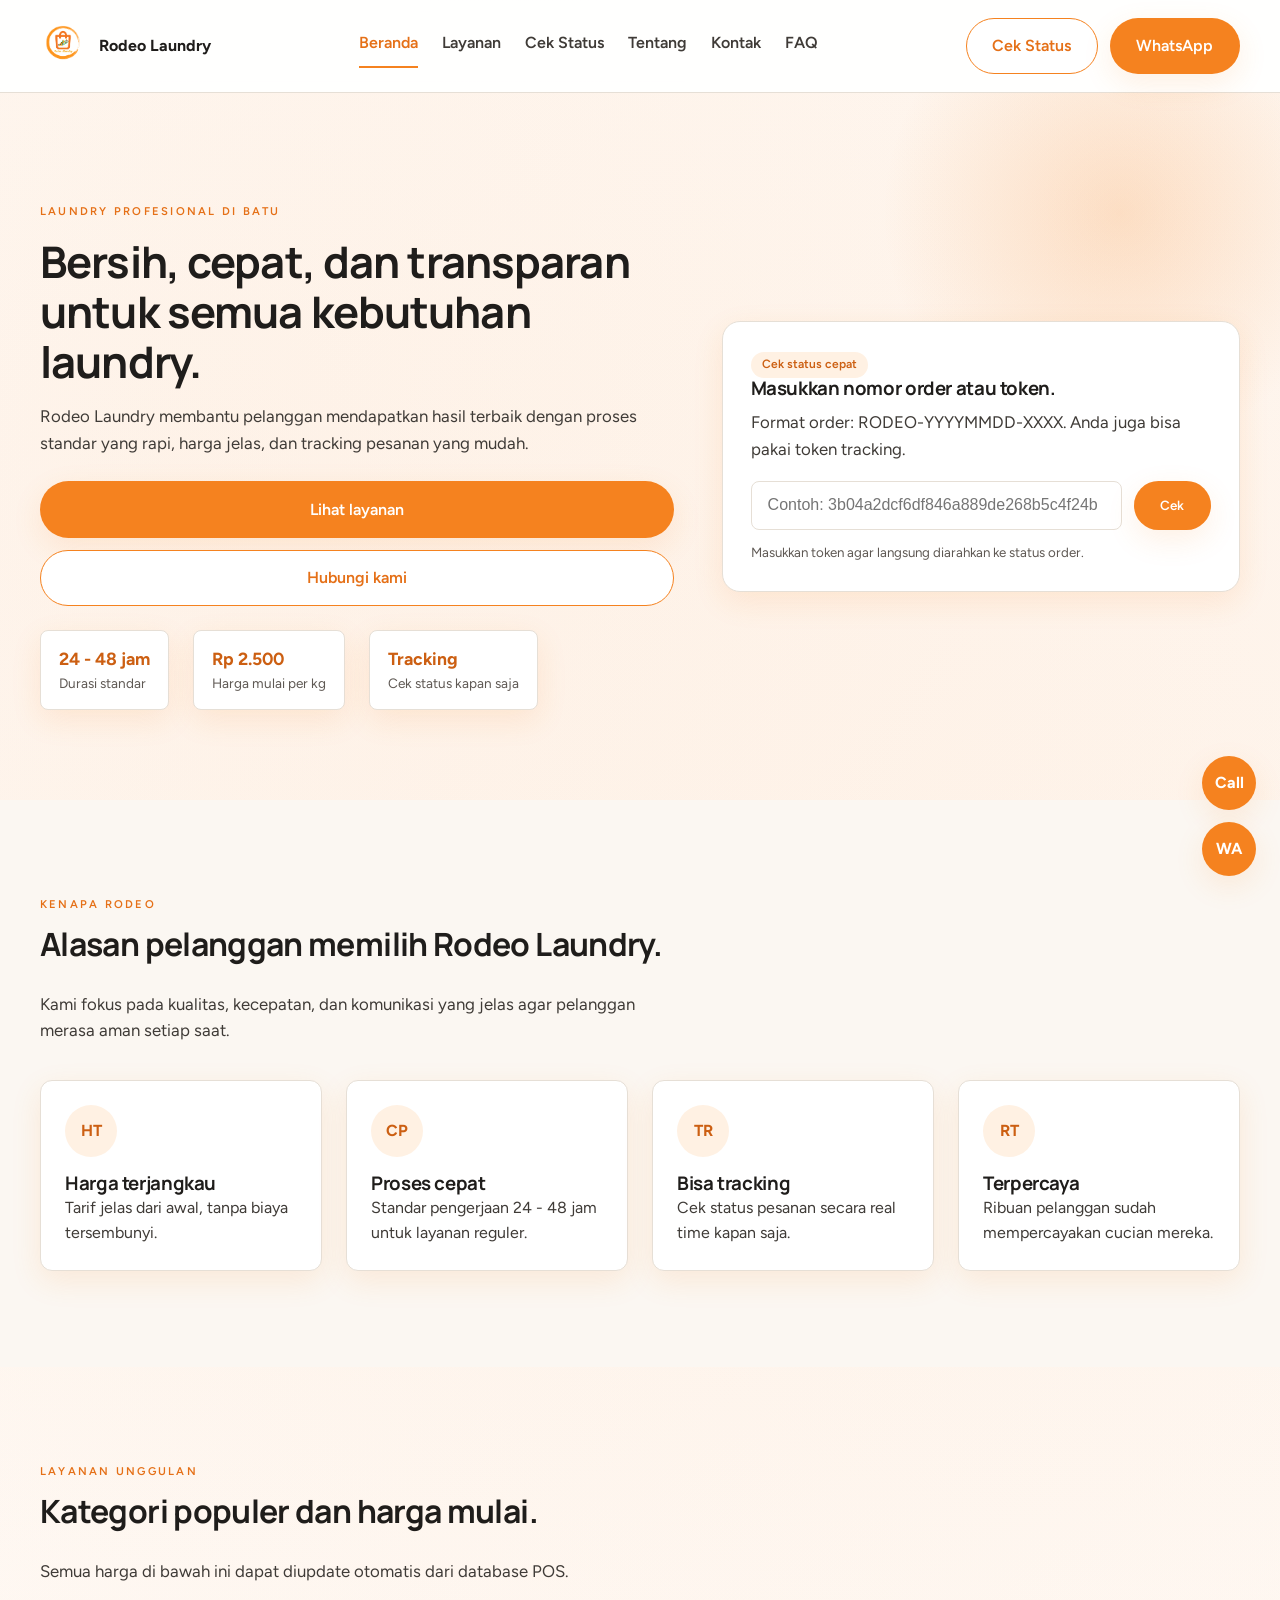
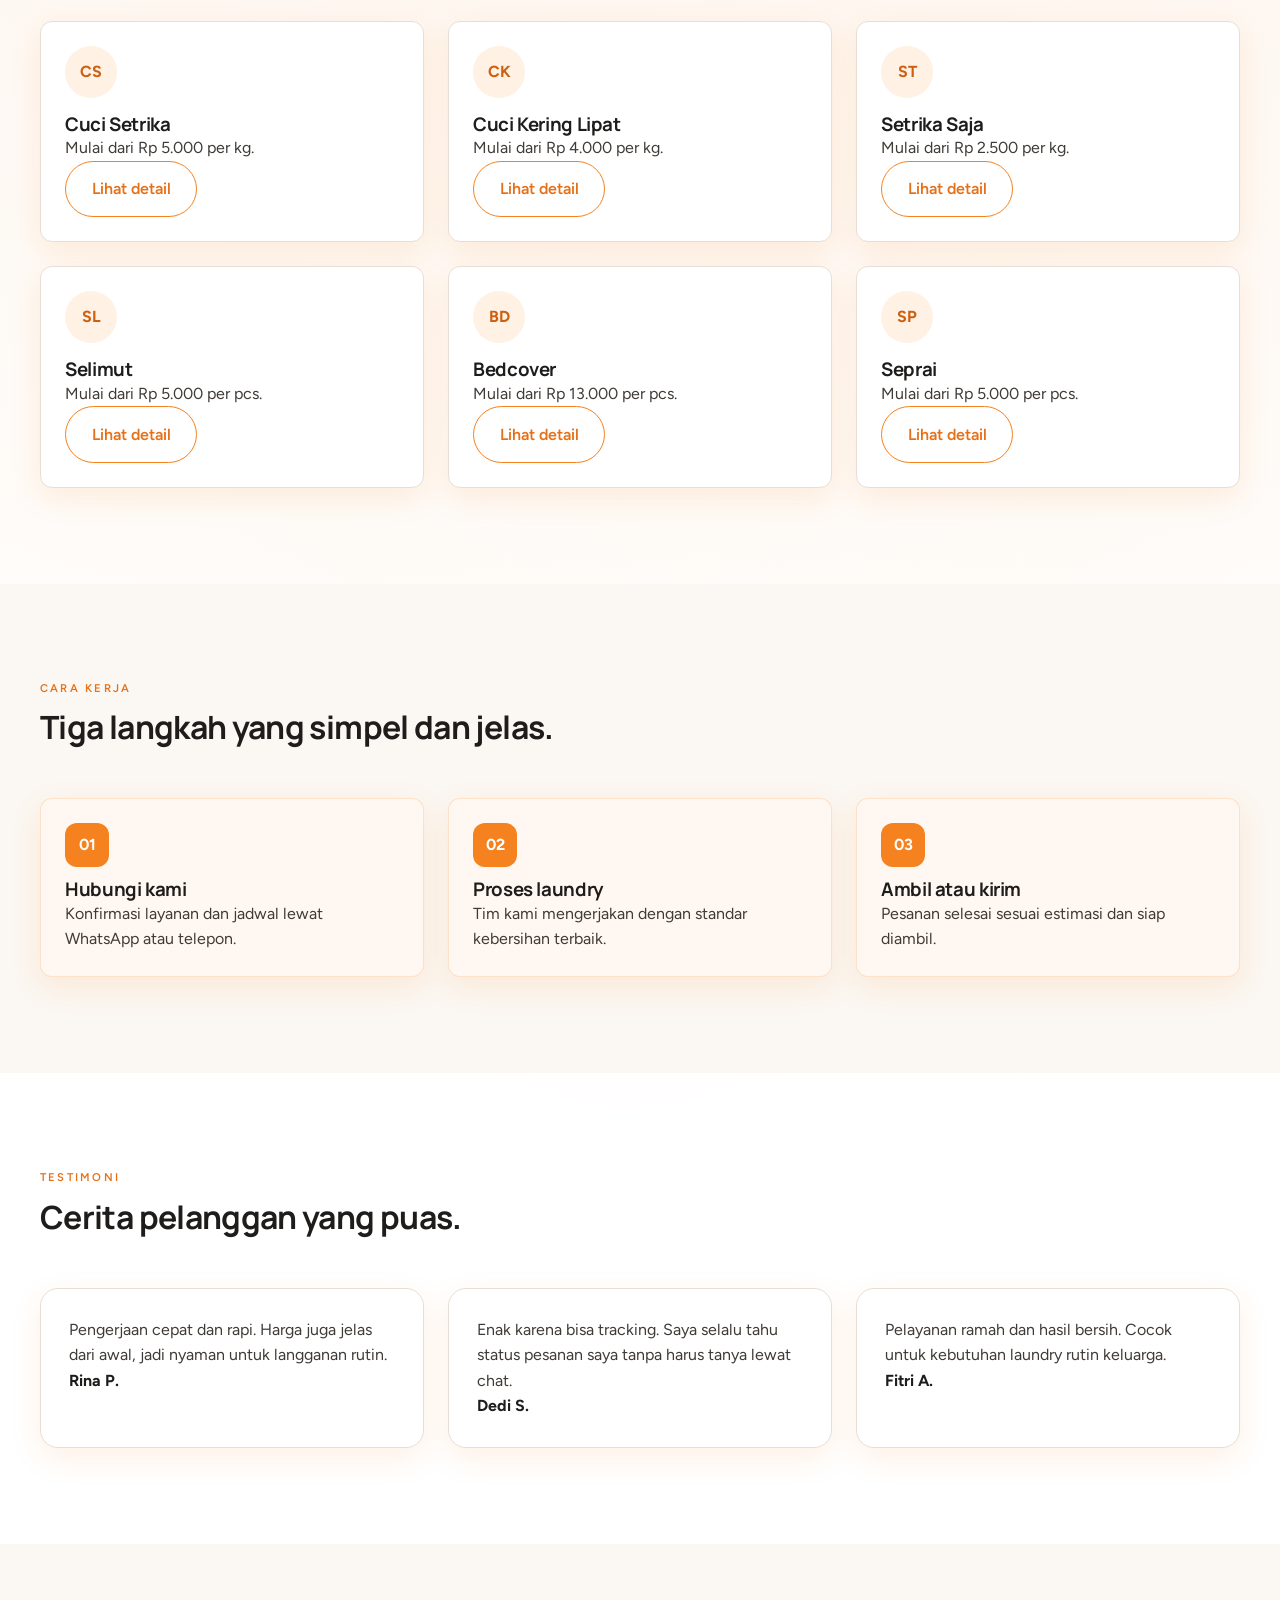
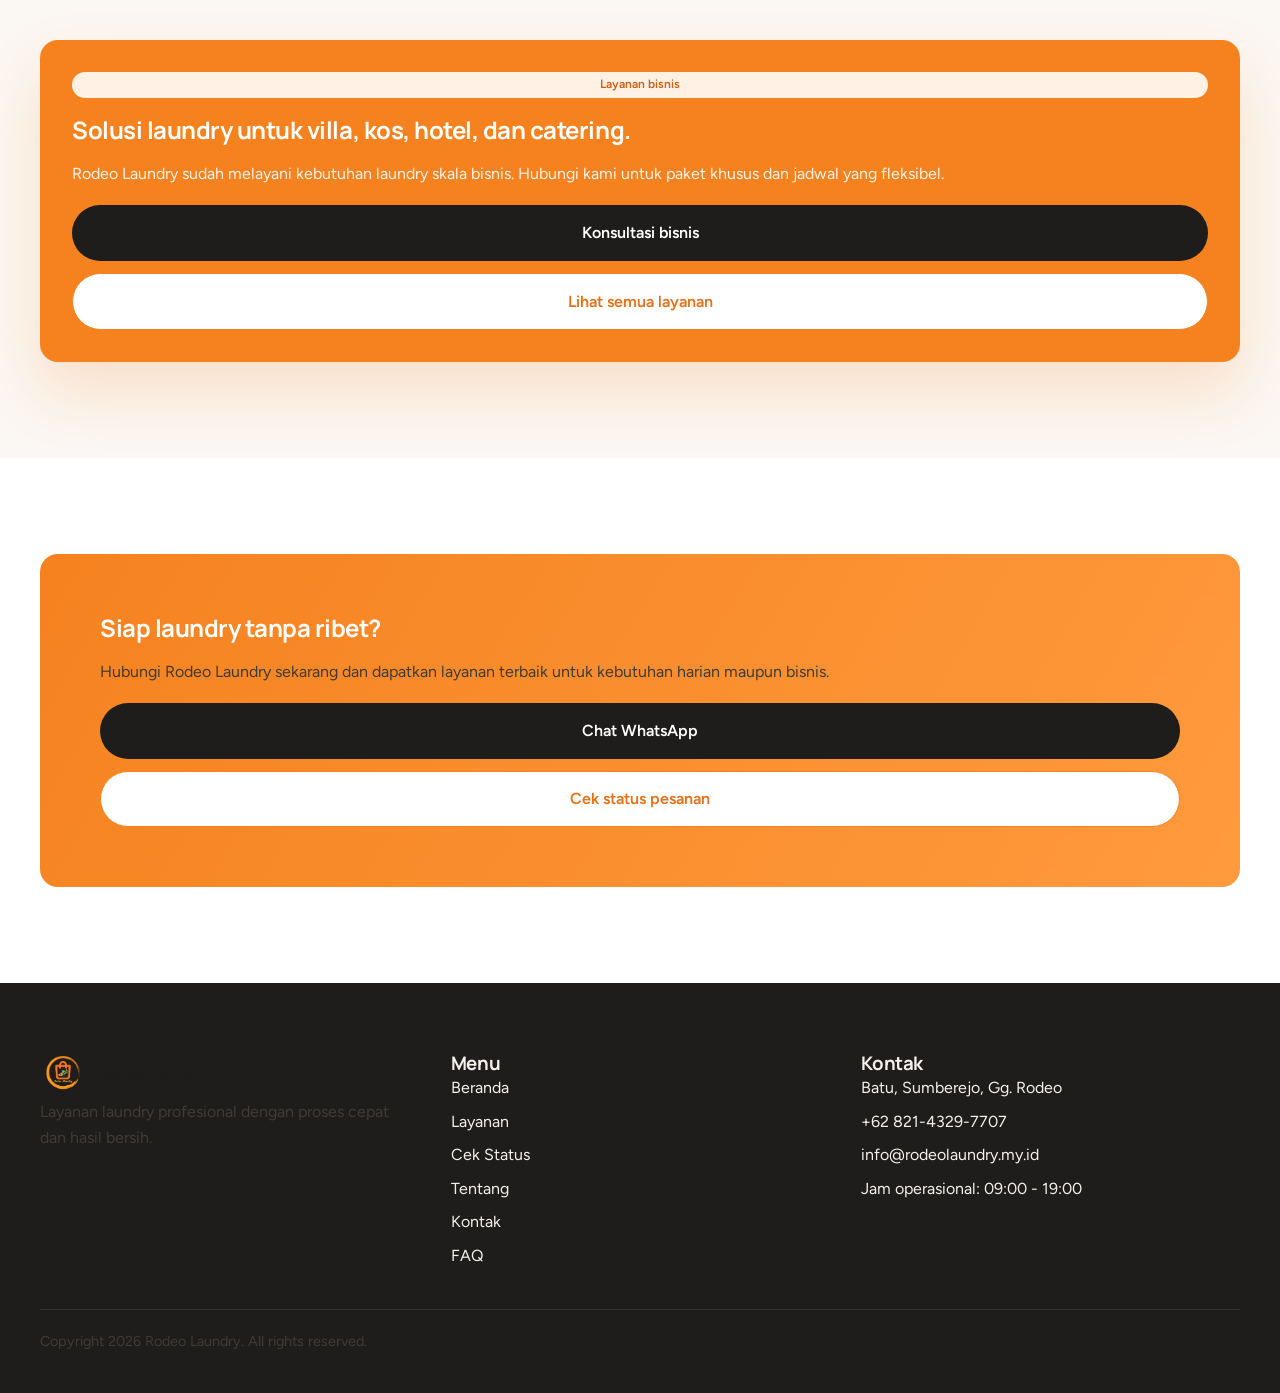
==== commit decd4a6f: "Update homepage tracking redirect" ====
--- a/index.html
+++ b/index.html
@@ -95,16 +95,21 @@
               Format order: RODEO-YYYYMMDD-XXXX. Anda juga bisa pakai token
               tracking.
             </p>
-            <form class="hero-form" action="tracking.html" method="get">
+            <form
+              class="hero-form"
+              data-tracking-form
+              data-tracking-redirect="https://rodeolaundry.online/public/receipt-digital.php"
+            >
               <div class="field">
                 <input
                   type="text"
-                  name="query"
-                  placeholder="Contoh: RODEO-20260428-0001"
+                  name="token"
+                  placeholder="Contoh: 3b04a2dcf6df846a889de268b5c4f24b"
+                  required
                 />
                 <button class="btn btn-primary" type="submit">Cek</button>
               </div>
-              <small>Gunakan halaman Cek Status untuk detail lengkap.</small>
+              <small>Masukkan token agar langsung diarahkan ke status order.</small>
             </form>
           </div>
         </div>
--- a/asset/css/style.css
+++ b/asset/css/style.css
@@ -906,7 +906,7 @@
 .admin-topbar {
   background: #ffffff;
   border-bottom: 1px solid var(--line);
-  padding: 20px 32px;
+  padding: 16px 28px;
   display: flex;
   align-items: center;
   justify-content: space-between;
@@ -924,7 +924,7 @@
 
 .admin-topbar-title h1 {
   margin: 0;
-  font-size: 1.5rem;
+  font-size: 1.4rem;
 }
 
 .admin-kicker {
@@ -937,7 +937,7 @@
 }
 
 .admin-topbar-subtitle {
-  margin: 4px 0 0;
+  margin: 2px 0 0;
   color: var(--ink-500);
   font-size: 0.95rem;
 }
@@ -977,7 +977,7 @@
 
 .admin-hero {
   display: grid;
-  grid-template-columns: 1.1fr 0.9fr;
+  grid-template-columns: 1fr;
   gap: 20px;
   background: #ffffff;
   border: 1px solid var(--line);
@@ -1063,7 +1063,7 @@
 
 .admin-grid {
   display: grid;
-  grid-template-columns: repeat(2, minmax(0, 1fr));
+  grid-template-columns: 1fr;
   gap: 20px;
 }
 
@@ -1256,6 +1256,43 @@
 
   .admin-kpis {
     grid-template-columns: repeat(2, minmax(0, 1fr));
+  }
+}
+
+@media (min-width: 721px) {
+  .admin-table,
+  .table {
+    display: table;
+  }
+
+  .admin-table thead,
+  .table thead {
+    display: table-header-group;
+  }
+
+  .admin-table tbody,
+  .table tbody {
+    display: table-row-group;
+  }
+
+  .admin-table tbody tr,
+  .table tbody tr {
+    display: table-row;
+    background: transparent;
+    border: none;
+    padding: 0;
+  }
+
+  .admin-table td,
+  .table td {
+    display: table-cell;
+    border: 1px solid var(--line);
+    padding: 12px 14px;
+  }
+
+  .admin-table td::before,
+  .table td::before {
+    display: none;
   }
 }
 
@@ -1342,37 +1379,15 @@
   }
 
   .admin-sidebar {
-    position: fixed;
-    left: 0;
-    top: 0;
-    width: min(86vw, 320px);
-    min-height: 100vh;
-    max-height: 100vh;
-    transform: translateX(-105%);
-    transition: transform 0.28s ease;
-    overflow-y: auto;
-    padding: 24px 20px;
+    display: none;
   }
 
   .admin-menu-btn {
-    display: inline-flex;
-  }
-
-  .admin-menu-close {
-    display: inline-flex;
-  }
-
-  body.admin-menu-open {
-    overflow: hidden;
-  }
-
-  body.admin-menu-open .admin-sidebar {
-    transform: translateX(0);
-  }
-
-  body.admin-menu-open .admin-sidebar-backdrop {
-    opacity: 1;
-    pointer-events: auto;
+    display: none;
+  }
+
+  .admin-sidebar-backdrop {
+    display: none;
   }
 
   .admin-nav {
@@ -1395,7 +1410,7 @@
   }
 
   .admin-topbar {
-    padding: 18px 20px;
+    padding: 14px 18px;
   }
 
   .admin-auth {
@@ -1453,7 +1468,22 @@
   }
 
   .admin-topbar-title h1 {
-    font-size: 1.35rem;
+    font-size: 1.25rem;
+  }
+
+  .admin-topbar {
+    position: static;
+    flex-direction: column;
+    align-items: flex-start;
+    gap: 12px;
+    background: linear-gradient(135deg, #ffffff, #fff1e3);
+    border: 1px solid rgba(245, 130, 31, 0.18);
+    border-radius: 16px;
+    box-shadow: var(--shadow-sm);
+  }
+
+  .admin-topbar-left {
+    align-items: flex-start;
   }
 
   .admin-actions,
@@ -1510,7 +1540,8 @@
 
   .admin-table,
   .table {
-    min-width: 520px;
+    min-width: 0;
+    width: 100%;
   }
 
   .table-wrapper {
@@ -1525,6 +1556,66 @@
     font-size: 0.9rem;
   }
 
+  .table-wrapper {
+    border-radius: 0;
+    border: none;
+    overflow-x: hidden;
+    overflow-y: visible;
+  }
+
+  .admin-table,
+  .table {
+    display: grid;
+  }
+
+  .admin-table thead,
+  .table thead {
+    display: none;
+  }
+
+  .admin-table tbody,
+  .table tbody {
+    display: grid;
+    gap: 12px;
+  }
+
+  .admin-table tbody tr,
+  .table tbody tr {
+    display: grid;
+    gap: 12px;
+    background: #ffffff;
+    border: 2px solid var(--orange-500);
+    border-radius: var(--radius-md);
+    padding: 14px;
+    grid-template-columns: auto 1fr;
+    overflow: hidden;
+  }
+
+  .admin-table td,
+  .table td {
+    display: flex;
+    flex-direction: column;
+    border: none;
+    padding: 0;
+    padding-bottom: 8px;
+  }
+
+  .admin-table td::before,
+  .table td::before {
+    content: attr(data-label);
+    font-weight: 600;
+    color: var(--orange-600);
+    font-size: 0.8rem;
+    text-transform: uppercase;
+    letter-spacing: 0.05em;
+    margin-bottom: 4px;
+  }
+
+  .admin-table td:last-child,
+  .table td:last-child {
+    padding-bottom: 0;
+  }
+
   .tracking-status,
   .timeline-item {
     flex-direction: column;
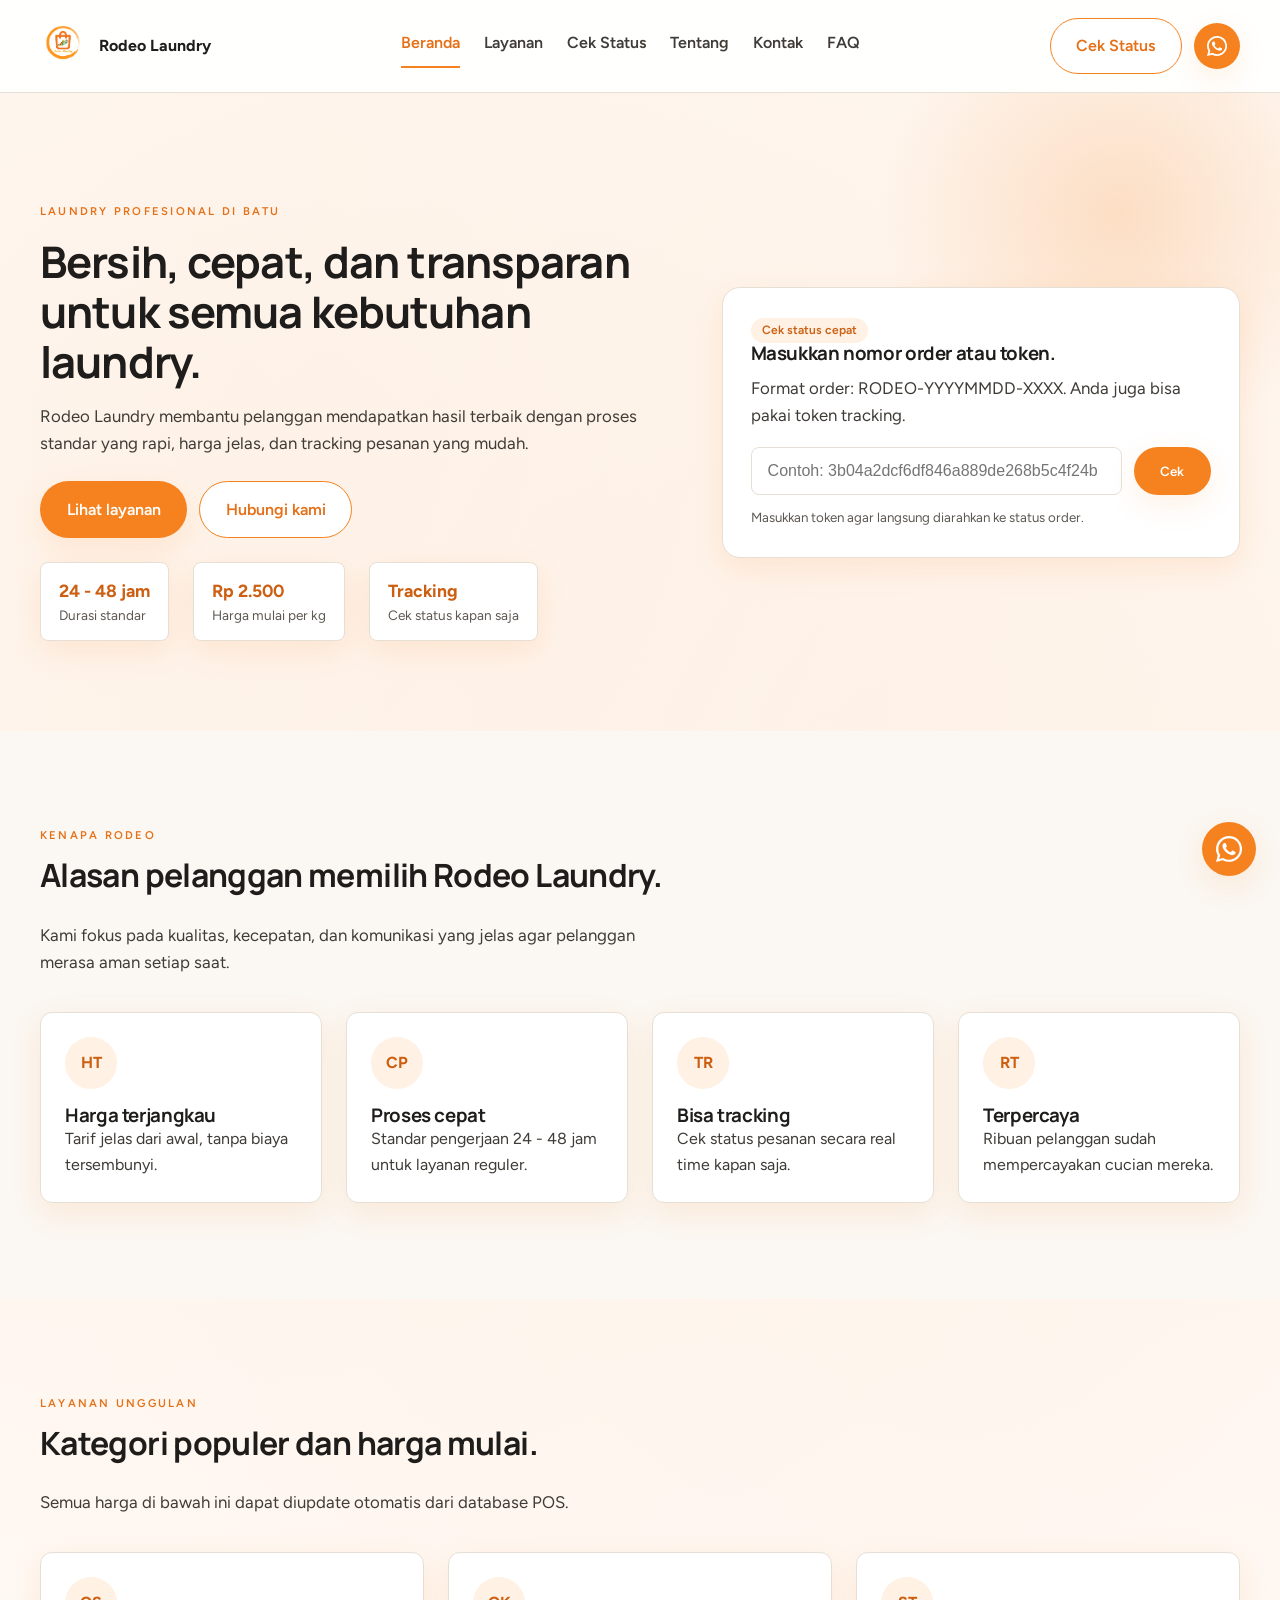
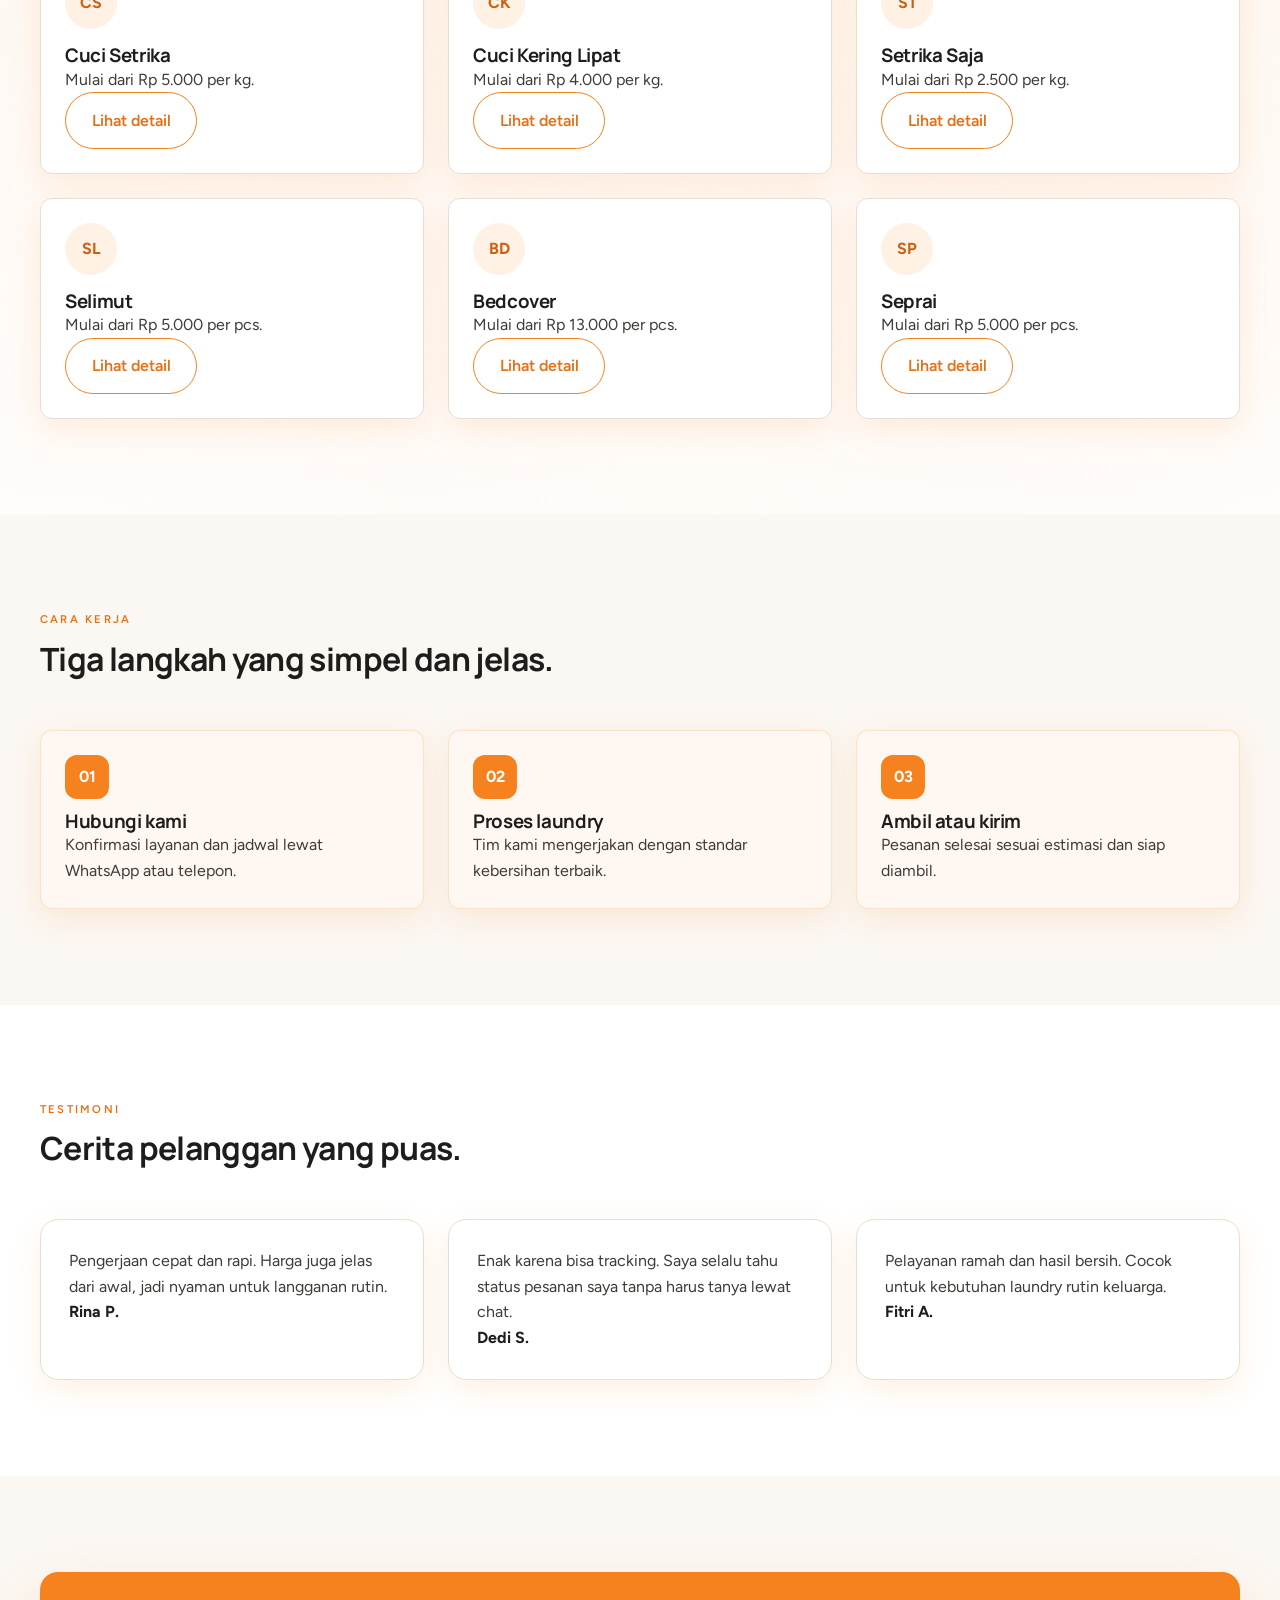
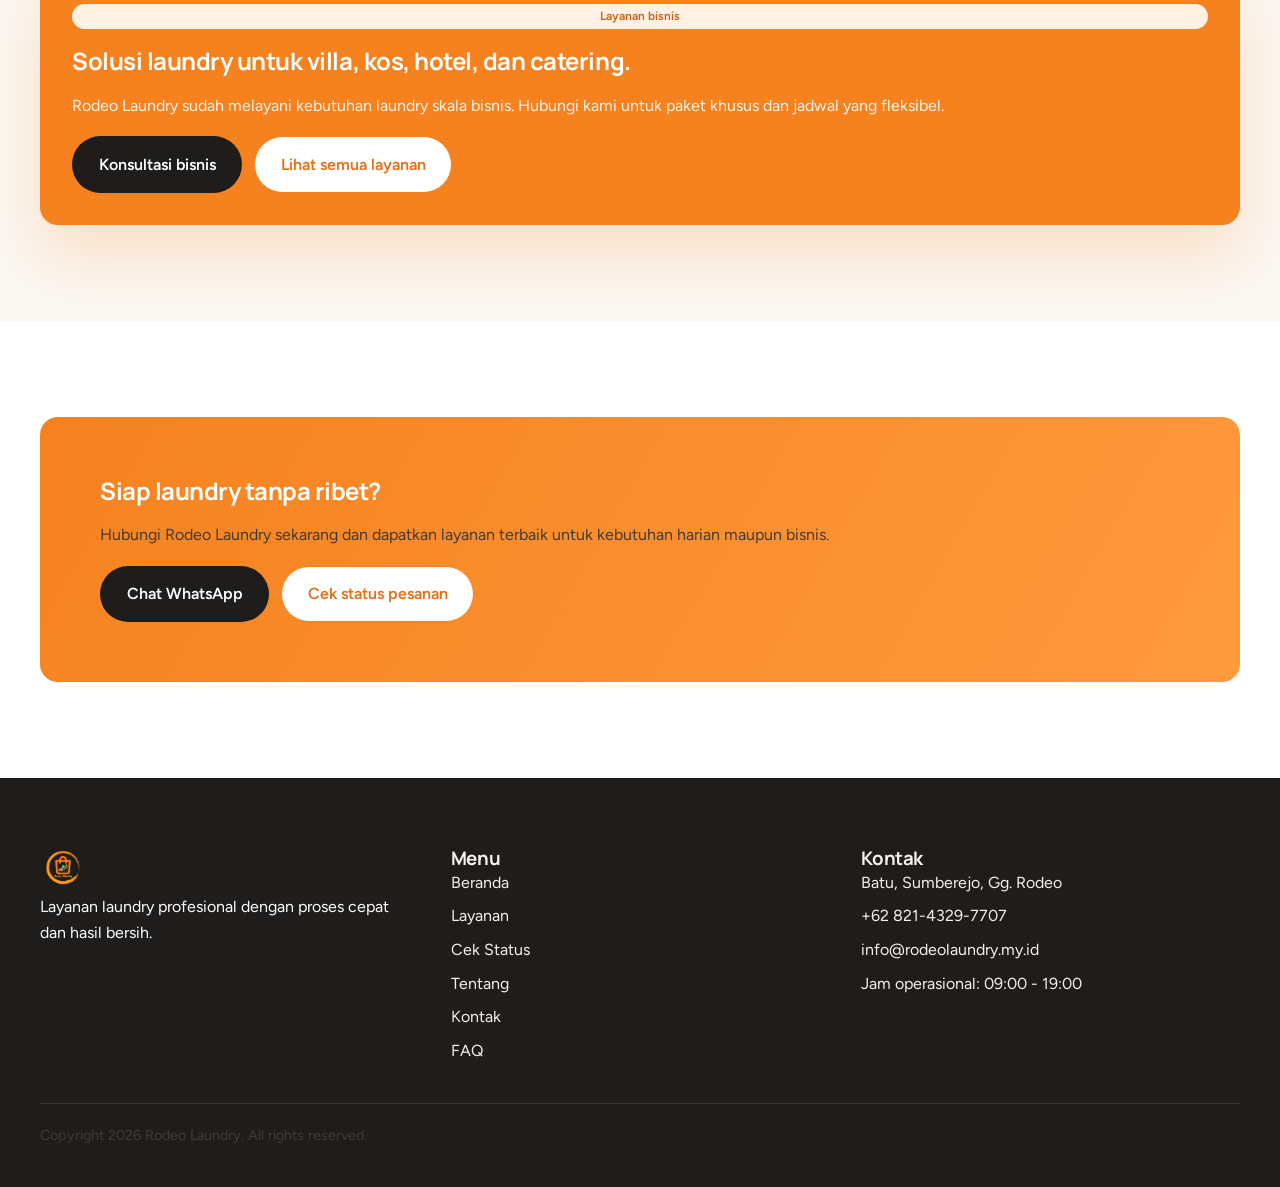
==== commit 3caacad3: "Refine mobile UI and service tables" ====
--- a/index.html
+++ b/index.html
@@ -35,14 +35,24 @@
           <a href="contact.html">Kontak</a>
           <a href="faq.html">FAQ</a>
           <div class="nav-mobile-cta">
-            <a class="btn btn-primary" href="https://wa.me/6282143297707">WhatsApp</a>
+            <a class="btn btn-primary btn-icon" href="https://wa.me/6282143297707" aria-label="WhatsApp">
+              <svg class="icon-whatsapp" viewBox="0 0 24 24" aria-hidden="true" focusable="false">
+                <path d="M12.04 0C5.383 0 .02 5.363.017 12.02c-.002 2.11.553 4.167 1.608 5.98L0 24l6.17-1.62a11.954 11.954 0 0 0 5.87 1.496h.005c6.657 0 12.02-5.363 12.023-12.02a11.93 11.93 0 0 0-3.51-8.507A11.93 11.93 0 0 0 12.04 0zM12.05 21.82h-.005a9.934 9.934 0 0 1-5.072-1.39l-.363-.215-3.66.96.976-3.57-.236-.374a9.913 9.913 0 0 1-1.52-5.285c.003-5.45 4.44-9.885 9.894-9.885a9.84 9.84 0 0 1 6.99 2.9 9.84 9.84 0 0 1 2.895 6.993c-.003 5.45-4.44 9.885-9.894 9.885zm5.404-7.37c-.296-.148-1.758-.867-2.03-.967-.273-.099-.472-.148-.672.148-.198.297-.768.967-.94 1.167-.174.198-.347.223-.644.075-.297-.148-1.255-.463-2.39-1.475-.883-.788-1.48-1.761-1.654-2.059-.173-.297-.018-.458.13-.606.134-.133.297-.347.446-.52.149-.174.198-.297.298-.497.099-.198.05-.372-.025-.52-.075-.149-.672-1.611-.922-2.206-.242-.579-.487-.5-.672-.51l-.572-.01c-.198 0-.52.074-.792.372-.272.297-1.04 1.016-1.04 2.479 0 1.462 1.065 2.876 1.213 3.074.149.198 2.095 3.2 5.076 4.487.709.306 1.264.489 1.694.626.712.226 1.36.194 1.872.118.571-.085 1.758-.718 2.006-1.412.248-.695.248-1.29.173-1.412-.074-.123-.272-.198-.57-.347z" />
+              </svg>
+              <span class="sr-only">WhatsApp</span>
+            </a>
             <a class="btn btn-ghost" href="tracking.html">Cek Status</a>
           </div>
         </nav>
 
         <div class="header-cta">
           <a class="btn btn-ghost" href="tracking.html">Cek Status</a>
-          <a class="btn btn-primary" href="https://wa.me/6282143297707">WhatsApp</a>
+          <a class="btn btn-primary btn-icon" href="https://wa.me/6282143297707" aria-label="WhatsApp">
+            <svg class="icon-whatsapp" viewBox="0 0 24 24" aria-hidden="true" focusable="false">
+              <path d="M12.04 0C5.383 0 .02 5.363.017 12.02c-.002 2.11.553 4.167 1.608 5.98L0 24l6.17-1.62a11.954 11.954 0 0 0 5.87 1.496h.005c6.657 0 12.02-5.363 12.023-12.02a11.93 11.93 0 0 0-3.51-8.507A11.93 11.93 0 0 0 12.04 0zM12.05 21.82h-.005a9.934 9.934 0 0 1-5.072-1.39l-.363-.215-3.66.96.976-3.57-.236-.374a9.913 9.913 0 0 1-1.52-5.285c.003-5.45 4.44-9.885 9.894-9.885a9.84 9.84 0 0 1 6.99 2.9 9.84 9.84 0 0 1 2.895 6.993c-.003 5.45-4.44 9.885-9.894 9.885zm5.404-7.37c-.296-.148-1.758-.867-2.03-.967-.273-.099-.472-.148-.672.148-.198.297-.768.967-.94 1.167-.174.198-.347.223-.644.075-.297-.148-1.255-.463-2.39-1.475-.883-.788-1.48-1.761-1.654-2.059-.173-.297-.018-.458.13-.606.134-.133.297-.347.446-.52.149-.174.198-.297.298-.497.099-.198.05-.372-.025-.52-.075-.149-.672-1.611-.922-2.206-.242-.579-.487-.5-.672-.51l-.572-.01c-.198 0-.52.074-.792.372-.272.297-1.04 1.016-1.04 2.479 0 1.462 1.065 2.876 1.213 3.074.149.198 2.095 3.2 5.076 4.487.709.306 1.264.489 1.694.626.712.226 1.36.194 1.872.118.571-.085 1.758-.718 2.006-1.412.248-.695.248-1.29.173-1.412-.074-.123-.272-.198-.57-.347z" />
+            </svg>
+            <span class="sr-only">WhatsApp</span>
+          </a>
         </div>
 
         <button
@@ -52,7 +62,8 @@
           aria-controls="site-menu"
           aria-expanded="false"
         >
-          Menu
+          <span class="menu-toggle-lines" aria-hidden="true"></span>
+          <span class="sr-only">Menu</span>
         </button>
       </div>
     </header>
@@ -330,8 +341,12 @@
     </footer>
 
     <div class="floating-buttons">
-      <a class="fab" href="tel:+6282143297707" aria-label="Telepon Rodeo Laundry">Call</a>
-      <a class="fab" href="https://wa.me/6282143297707" aria-label="WhatsApp Rodeo Laundry">WA</a>
+      <a class="fab" href="https://wa.me/6282143297707" aria-label="WhatsApp Rodeo Laundry">
+        <svg class="icon-whatsapp" viewBox="0 0 24 24" aria-hidden="true" focusable="false">
+          <path d="M12.04 0C5.383 0 .02 5.363.017 12.02c-.002 2.11.553 4.167 1.608 5.98L0 24l6.17-1.62a11.954 11.954 0 0 0 5.87 1.496h.005c6.657 0 12.02-5.363 12.023-12.02a11.93 11.93 0 0 0-3.51-8.507A11.93 11.93 0 0 0 12.04 0zM12.05 21.82h-.005a9.934 9.934 0 0 1-5.072-1.39l-.363-.215-3.66.96.976-3.57-.236-.374a9.913 9.913 0 0 1-1.52-5.285c.003-5.45 4.44-9.885 9.894-9.885a9.84 9.84 0 0 1 6.99 2.9 9.84 9.84 0 0 1 2.895 6.993c-.003 5.45-4.44 9.885-9.894 9.885zm5.404-7.37c-.296-.148-1.758-.867-2.03-.967-.273-.099-.472-.148-.672.148-.198.297-.768.967-.94 1.167-.174.198-.347.223-.644.075-.297-.148-1.255-.463-2.39-1.475-.883-.788-1.48-1.761-1.654-2.059-.173-.297-.018-.458.13-.606.134-.133.297-.347.446-.52.149-.174.198-.297.298-.497.099-.198.05-.372-.025-.52-.075-.149-.672-1.611-.922-2.206-.242-.579-.487-.5-.672-.51l-.572-.01c-.198 0-.52.074-.792.372-.272.297-1.04 1.016-1.04 2.479 0 1.462 1.065 2.876 1.213 3.074.149.198 2.095 3.2 5.076 4.487.709.306 1.264.489 1.694.626.712.226 1.36.194 1.872.118.571-.085 1.758-.718 2.006-1.412.248-.695.248-1.29.173-1.412-.074-.123-.272-.198-.57-.347z" />
+        </svg>
+        <span class="sr-only">WhatsApp</span>
+      </a>
     </div>
 
     <script src="asset/js/main.js"></script>
--- a/asset/css/style.css
+++ b/asset/css/style.css
@@ -31,6 +31,11 @@
   scroll-behavior: smooth;
 }
 
+html.menu-open,
+body.menu-open {
+  overflow: hidden;
+}
+
 body {
   font-family: "Figtree", sans-serif;
   color: var(--ink-900);
@@ -77,6 +82,18 @@
 
 small {
   color: var(--ink-500);
+}
+
+.sr-only {
+  position: absolute;
+  width: 1px;
+  height: 1px;
+  padding: 0;
+  margin: -1px;
+  overflow: hidden;
+  clip: rect(0, 0, 0, 0);
+  white-space: nowrap;
+  border: 0;
 }
 
 :focus-visible {
@@ -129,6 +146,19 @@
     color 0.2s ease, border-color 0.2s ease;
 }
 
+.btn-icon {
+  width: 46px;
+  height: 46px;
+  padding: 0;
+  border-radius: 50%;
+}
+
+.icon-whatsapp {
+  width: 20px;
+  height: 20px;
+  fill: currentColor;
+}
+
 .btn-primary {
   background: var(--orange-500);
   color: #ffffff;
@@ -256,12 +286,44 @@
 
 .menu-toggle {
   display: none;
+  width: 44px;
+  height: 44px;
+  background: #ffffff;
+  color: var(--orange-500);
+  border: 2px solid var(--orange-500);
+  border-radius: 999px;
+  padding: 0;
+  font-weight: 600;
+  align-items: center;
+  justify-content: center;
+}
+
+.menu-toggle-lines {
+  width: 20px;
+  height: 2px;
   background: var(--orange-500);
-  color: #ffffff;
-  border: none;
   border-radius: 999px;
-  padding: 0.6rem 1rem;
-  font-weight: 600;
+  position: relative;
+  display: inline-block;
+}
+
+.menu-toggle-lines::before,
+.menu-toggle-lines::after {
+  content: "";
+  position: absolute;
+  left: 0;
+  width: 100%;
+  height: 2px;
+  background: var(--orange-500);
+  border-radius: 999px;
+}
+
+.menu-toggle-lines::before {
+  top: -6px;
+}
+
+.menu-toggle-lines::after {
+  top: 6px;
 }
 
 .nav-mobile-cta {
@@ -665,6 +727,10 @@
   gap: 32px;
 }
 
+.footer-grid p {
+  color: #ffffff;
+}
+
 .footer a {
   color: #f5f2ee;
 }
@@ -702,9 +768,15 @@
   box-shadow: var(--shadow-sm);
 }
 
+.fab .icon-whatsapp {
+  width: 26px;
+  height: 26px;
+}
+
 .fab:hover {
   background: var(--orange-600);
 }
+
 
 .admin-body {
   background: #f5f3ef;
@@ -862,6 +934,10 @@
   gap: 14px;
 }
 
+.admin-logout {
+  width: 100%;
+}
+
 .admin-user {
   display: flex;
   align-items: center;
@@ -1151,7 +1227,7 @@
 
 .admin-kpis {
   display: grid;
-  grid-template-columns: repeat(2, minmax(0, 1fr));
+  grid-template-columns: repeat(3, minmax(0, 1fr));
   gap: 14px;
 }
 
@@ -1204,6 +1280,47 @@
   font-size: 0.8rem;
 }
 
+.admin-table-actions {
+  display: flex;
+  flex-wrap: wrap;
+  gap: 8px;
+}
+
+.admin-table-actions form {
+  margin: 0;
+}
+
+.admin-action-btn {
+  display: inline-flex;
+  align-items: center;
+  justify-content: center;
+  padding: 0.35rem 0.8rem;
+  border-radius: 999px;
+  border: 1px solid var(--orange-500);
+  background: #ffffff;
+  color: var(--orange-600);
+  font-weight: 600;
+  font-size: 0.85rem;
+  cursor: pointer;
+  text-decoration: none;
+  transition: background 0.2s ease, color 0.2s ease, border-color 0.2s ease;
+}
+
+.admin-action-btn:hover {
+  background: var(--orange-500);
+  color: #ffffff;
+}
+
+.admin-action-btn.is-danger {
+  border-color: #d64545;
+  color: #d64545;
+}
+
+.admin-action-btn.is-danger:hover {
+  background: #d64545;
+  color: #ffffff;
+}
+
 .admin-auth {
   min-height: 100vh;
   display: grid;
@@ -1297,6 +1414,11 @@
 }
 
 @media (max-width: 960px) {
+  html,
+  body {
+    overflow-x: hidden;
+  }
+
   :root {
     --section-gap: 80px;
   }
@@ -1334,9 +1456,10 @@
     align-items: flex-start;
     padding: 90px 24px 24px;
     gap: 1.4rem;
-    transform: translateX(100%);
+    transform: translateX(110%);
     transition: transform 0.3s ease;
     box-shadow: var(--shadow-lg);
+    will-change: transform;
   }
 
   .site-nav.is-open {
@@ -1348,6 +1471,13 @@
     gap: 12px;
     width: 100%;
     margin-top: 20px;
+  }
+
+  .nav-mobile-cta .btn-icon {
+    width: 100%;
+    height: auto;
+    padding: 0.9rem 1.6rem;
+    border-radius: 999px;
   }
 
   body.menu-open {
@@ -1504,19 +1634,6 @@
 
   .admin-kpis {
     grid-template-columns: 1fr;
-  }
-    padding: 16px;
-    flex-direction: column;
-    align-items: flex-start;
-  }
-
-  .admin-welcome-meta {
-    width: 100%;
-  }
-
-  .admin-welcome-meta span {
-    width: 100%;
-    justify-content: flex-start;
   }
 
   .admin-topbar .btn,
